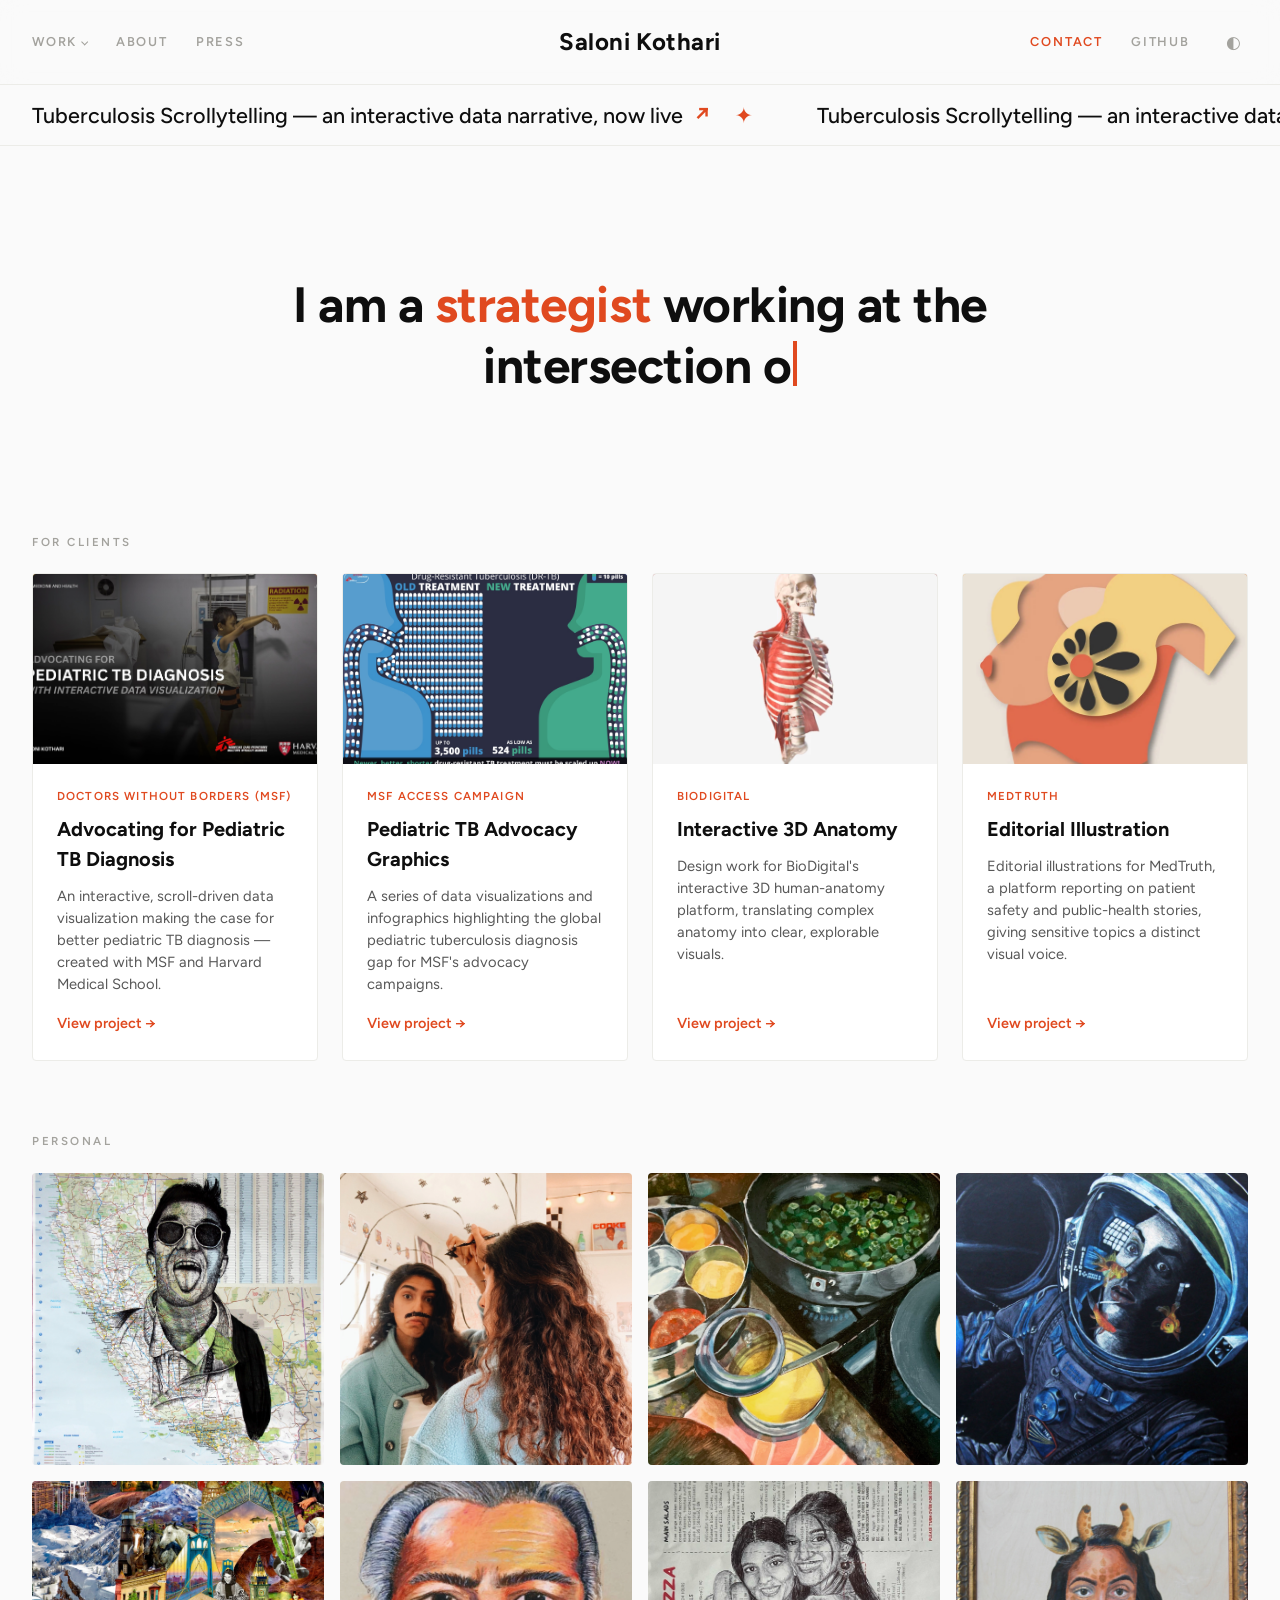
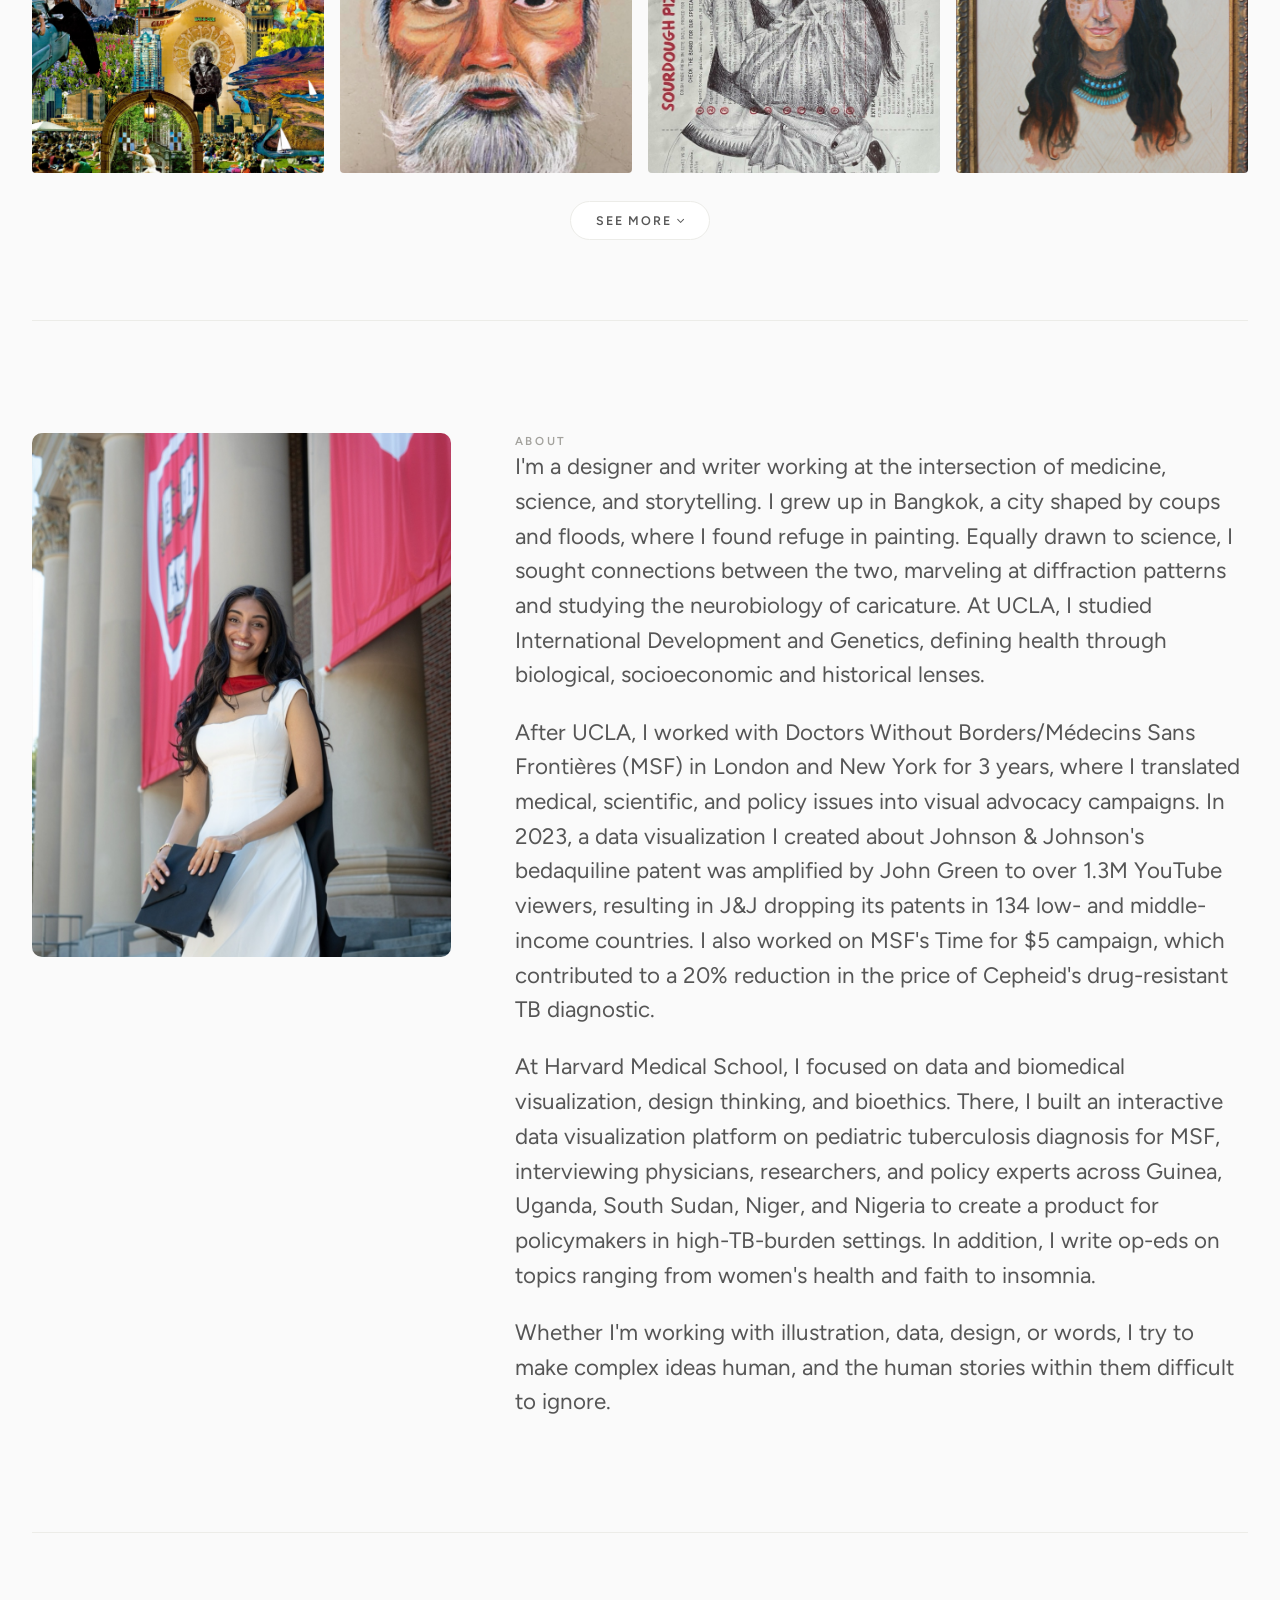
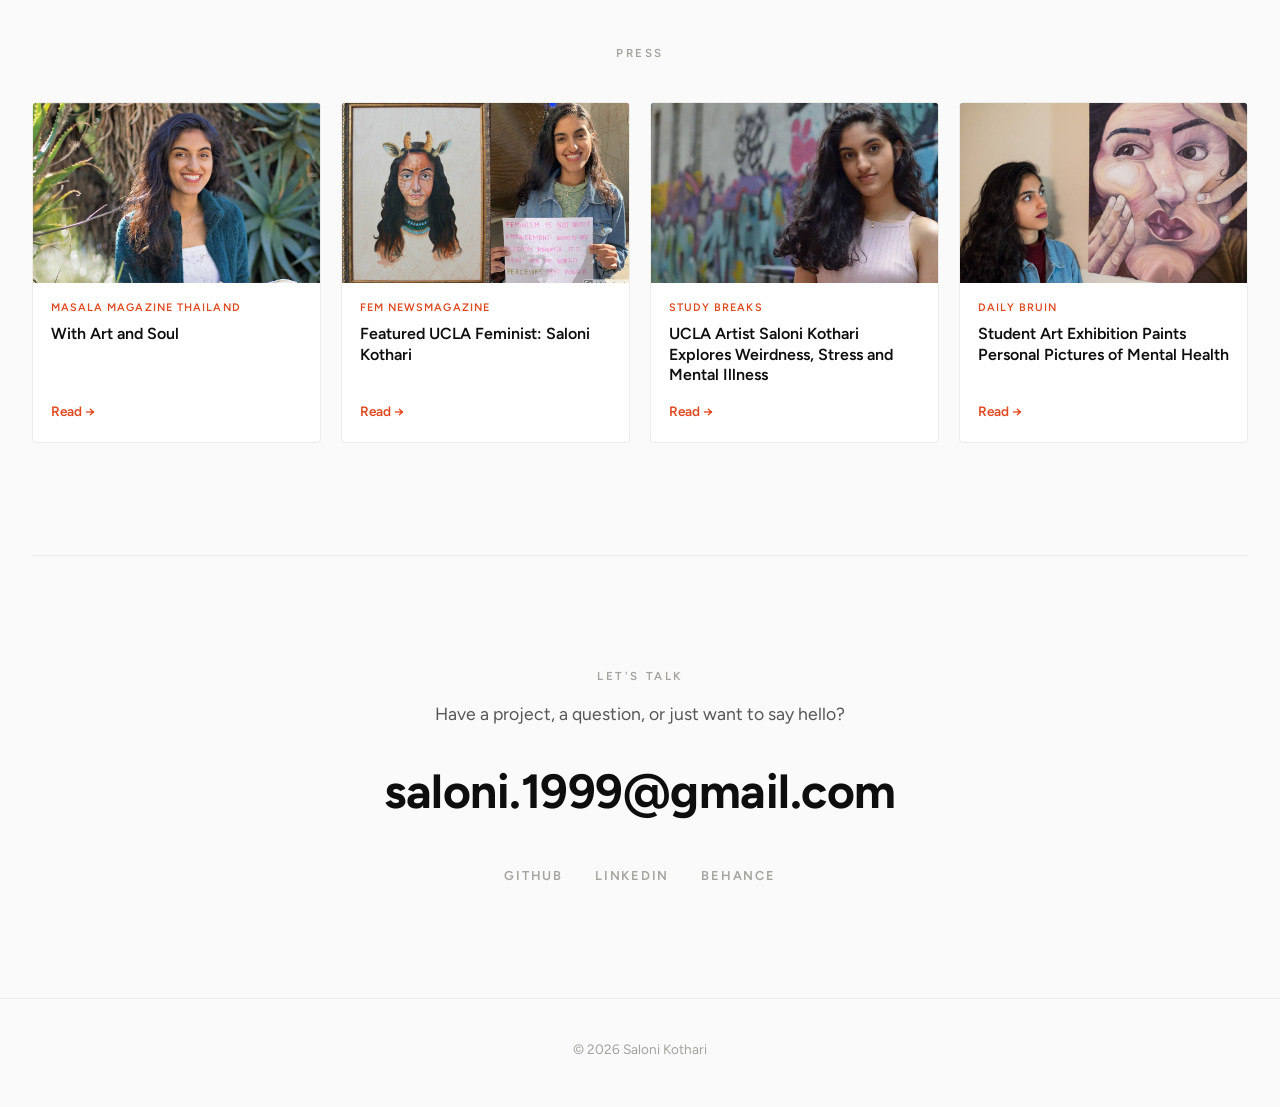
==== index.html @ b8b8b25d "Add typewriter entrance animation to the hero line - Types the intro statement on arrival, keeping "" ====
<!DOCTYPE html>
<html lang="en">
<head>
  <meta charset="UTF-8" />
  <meta name="viewport" content="width=device-width, initial-scale=1.0" />
  <title>Saloni Kothari</title>
  <meta name="description" content="Saloni Kothari — an information & healthcare designer building design solutions to healthcare problems." />
  <link rel="preconnect" href="https://fonts.googleapis.com" />
  <link rel="preconnect" href="https://fonts.gstatic.com" crossorigin />
  <link href="https://fonts.googleapis.com/css2?family=Figtree:ital,wght@0,300;0,400;0,500;0,600;0,700;0,800;1,400;1,500&display=swap" rel="stylesheet" />
  <link rel="stylesheet" href="styles.css?v=23" />
</head>
<body>
  <!-- ================= Header ================= -->
  <header class="site-header">
    <nav class="nav nav--left" aria-label="Primary">
      <span class="nav-item nav-item--dropdown">
        <a href="#work" data-nav data-dropdown-trigger aria-haspopup="true" aria-expanded="false">Work</a>
        <span class="nav-dropdown" role="menu">
          <a href="#work-clients" role="menuitem">For Clients</a>
          <a href="#work-personal" role="menuitem">Personal</a>
          <!-- <a href="#work-written" role="menuitem">Written</a> -->
        </span>
      </span>
      <a href="#about" data-nav>About</a>
      <a href="#press" data-nav>Press</a>
    </nav>

    <a href="#top" class="wordmark">Saloni&nbsp;Kothari</a>

    <nav class="nav nav--right" aria-label="Secondary">
      <a href="#contact" data-nav>Contact</a>
      <a href="https://github.com/salkothari" target="_blank" rel="noopener">GitHub</a>
      <button id="theme-toggle" class="theme-toggle" aria-label="Toggle color theme">
        <span class="theme-toggle__icon" aria-hidden="true">◐</span>
      </button>
    </nav>
  </header>

  <!-- ================= Marquee ================= -->
  <div class="marquee" aria-label="Announcement">
    <div class="marquee__track">
      <a class="marquee__item marquee__link" href="https://salkothari.github.io/msf-scrollytelling/" target="_blank" rel="noopener">Tuberculosis Scrollytelling — an interactive data narrative, now live <span class="marquee__arrow" aria-hidden="true">↗</span><span class="marquee__dot">✦</span></a>
      <a class="marquee__item marquee__link" href="https://salkothari.github.io/msf-scrollytelling/" target="_blank" rel="noopener">Tuberculosis Scrollytelling — an interactive data narrative, now live <span class="marquee__arrow" aria-hidden="true">↗</span><span class="marquee__dot">✦</span></a>
      <a class="marquee__item marquee__link" href="https://salkothari.github.io/msf-scrollytelling/" target="_blank" rel="noopener">Tuberculosis Scrollytelling — an interactive data narrative, now live <span class="marquee__arrow" aria-hidden="true">↗</span><span class="marquee__dot">✦</span></a>
      <a class="marquee__item marquee__link" href="https://salkothari.github.io/msf-scrollytelling/" target="_blank" rel="noopener">Tuberculosis Scrollytelling — an interactive data narrative, now live <span class="marquee__arrow" aria-hidden="true">↗</span><span class="marquee__dot">✦</span></a>
    </div>
  </div>

  <main id="top">
    <!-- ================= Intro statement ================= -->
    <section class="intro">
      <p class="intro__statement">
        I am a <span class="accent">strategist</span> working at the intersection
        of medicine, innovation, and design.
      </p>
    </section>

    <!-- ================= Work ================= -->
    <section id="work" class="work">
      <!-- For Clients -->
      <div id="work-clients" class="work__group">
        <h3 class="eyebrow work__group-title">For Clients</h3>
        <div class="work__band">
          <a class="tile" href="https://salkothari.github.io/msf-scrollytelling/" target="_blank" rel="noopener" style="--c1:#f5c542; --c2:#e0491f;">
            <span class="tile__art tile__art--dots">
              <img src="assets/work/msf-cover.jpg" alt="Advocating for Pediatric TB Diagnosis with Interactive Data Visualization — Doctors Without Borders (MSF)" loading="lazy" onerror="this.remove()" />
            </span>
            <span class="tile__meta">Doctors Without Borders (MSF)</span>
            <span class="tile__title">Advocating for Pediatric TB Diagnosis</span>
            <span class="tile__body">An interactive, scroll-driven data visualization making the case for better pediatric TB diagnosis — created with MSF and Harvard Medical School.</span>
            <span class="tile__link">View project →</span>
          </a>
          <a class="tile" href="work/msf.html" style="--c1:#5b8def; --c2:#24238b;">
            <span class="tile__art tile__art--dots">
              <img src="assets/work/msf-graphics.jpg" alt="Pediatric TB advocacy data graphics — MSF Access Campaign" loading="lazy" onerror="this.remove()" />
            </span>
            <span class="tile__meta">MSF Access Campaign</span>
            <span class="tile__title">Pediatric TB Advocacy Graphics</span>
            <span class="tile__body">A series of data visualizations and infographics highlighting the global pediatric tuberculosis diagnosis gap for MSF's advocacy campaigns.</span>
            <span class="tile__link">View project →</span>
          </a>
          <a class="tile" href="work/biodigital.html" style="--c1:#c26a6a; --c2:#7a1f1f;">
            <span class="tile__art tile__art--grid">
              <img src="assets/work/biodigital.jpg" alt="Interactive 3D human anatomy visualization — BioDigital" loading="lazy" onerror="this.remove()" />
            </span>
            <span class="tile__meta">BioDigital</span>
            <span class="tile__title">Interactive 3D Anatomy</span>
            <span class="tile__body">Design work for BioDigital's interactive 3D human-anatomy platform, translating complex anatomy into clear, explorable visuals.</span>
            <span class="tile__link">View project →</span>
          </a>
          <a class="tile" href="work/medtruth.html" style="--c1:#f0b060; --c2:#c2410c;">
            <span class="tile__art tile__art--arcs">
              <img src="assets/work/medtruth.jpg" alt="Editorial illustration for health journalism — MedTruth" loading="lazy" onerror="this.remove()" />
            </span>
            <span class="tile__meta">MedTruth</span>
            <span class="tile__title">Editorial Illustration</span>
            <span class="tile__body">Editorial illustrations for MedTruth, a platform reporting on patient safety and public-health stories, giving sensitive topics a distinct visual voice.</span>
            <span class="tile__link">View project →</span>
          </a>
        </div>
      </div>

      <!-- Personal -->
      <div id="work-personal" class="work__group work__group--gallery">
        <h3 class="eyebrow work__group-title">Personal</h3>
        <div class="gallery" id="personal-gallery">
        <a class="gallery__item" href="assets/personal/cali-boy.jpg" data-title="Cali Boy" data-medium="Illustration" data-date="—" data-images="assets/personal/cali-boy.jpg">
          <img src="assets/personal/cali-boy.jpg" alt="Cali Boy" loading="lazy" />
          <span class="gallery__cap">
            <span class="gallery__cap-title">Cali Boy</span>
            <span class="gallery__cap-meta">Illustration · —</span>
          </span>
        </a>
        <a class="gallery__item" href="assets/personal/makeup-routine.jpg" data-title="Makeup Routine" data-medium="Illustration" data-date="—" data-images="assets/personal/makeup-routine.jpg">
          <img src="assets/personal/makeup-routine.jpg" alt="Makeup Routine" loading="lazy" />
          <span class="gallery__cap">
            <span class="gallery__cap-title">Makeup Routine</span>
            <span class="gallery__cap-meta">Illustration · —</span>
          </span>
        </a>
        <a class="gallery__item" href="assets/personal/observational-study-of-dinner.jpg" data-title="Observational Study of Dinner" data-medium="Illustration" data-date="—" data-images="assets/personal/observational-study-of-dinner.jpg">
          <img src="assets/personal/observational-study-of-dinner.jpg" alt="Observational Study of Dinner" loading="lazy" />
          <span class="gallery__cap">
            <span class="gallery__cap-title">Observational Study of Dinner</span>
            <span class="gallery__cap-meta">Illustration · —</span>
          </span>
        </a>
        <a class="gallery__item" href="assets/personal/spacing-out.jpg" data-title="Spacing Out" data-medium="Illustration" data-date="—" data-images="assets/personal/spacing-out.jpg">
          <img src="assets/personal/spacing-out.jpg" alt="Spacing Out" loading="lazy" />
          <span class="gallery__cap">
            <span class="gallery__cap-title">Spacing Out</span>
            <span class="gallery__cap-meta">Illustration · —</span>
          </span>
        </a>
        <a class="gallery__item" href="assets/personal/immigrant-song.jpg" data-title="Immigrant Song" data-medium="Illustration" data-date="—" data-images="assets/personal/immigrant-song.jpg">
          <img src="assets/personal/immigrant-song.jpg" alt="Immigrant Song" loading="lazy" />
          <span class="gallery__cap">
            <span class="gallery__cap-title">Immigrant Song</span>
            <span class="gallery__cap-meta">Illustration · —</span>
          </span>
        </a>
        <a class="gallery__item" href="assets/personal/nanasa.jpg" data-title="Nanasa" data-medium="Illustration" data-date="—" data-images="assets/personal/nanasa.jpg">
          <img src="assets/personal/nanasa.jpg" alt="Nanasa" loading="lazy" />
          <span class="gallery__cap">
            <span class="gallery__cap-title">Nanasa</span>
            <span class="gallery__cap-meta">Illustration · —</span>
          </span>
        </a>
        <a class="gallery__item" href="assets/personal/my-london-home.jpg" data-title="My London Home" data-medium="Illustration" data-date="—" data-images="assets/personal/my-london-home.jpg">
          <img src="assets/personal/my-london-home.jpg" alt="My London Home" loading="lazy" />
          <span class="gallery__cap">
            <span class="gallery__cap-title">My London Home</span>
            <span class="gallery__cap-meta">Illustration · —</span>
          </span>
        </a>
        <a class="gallery__item" href="assets/personal/an-honest-self-portrait.jpg" data-title="An honest self-portrait" data-medium="Illustration" data-date="—" data-images="assets/personal/an-honest-self-portrait.jpg">
          <img src="assets/personal/an-honest-self-portrait.jpg" alt="An honest self-portrait" loading="lazy" />
          <span class="gallery__cap">
            <span class="gallery__cap-title">An honest self-portrait</span>
            <span class="gallery__cap-meta">Illustration · —</span>
          </span>
        </a>
        <a class="gallery__item" href="assets/personal/lunch-bags.jpg" data-title="Lunch bags" data-medium="Illustration" data-date="—" data-images="assets/personal/lunch-bags.jpg">
          <img src="assets/personal/lunch-bags.jpg" alt="Lunch bags" loading="lazy" />
          <span class="gallery__cap">
            <span class="gallery__cap-title">Lunch bags</span>
            <span class="gallery__cap-meta">Illustration · —</span>
          </span>
        </a>
        <a class="gallery__item" href="assets/personal/papa.jpg" data-title="Papa" data-medium="Illustration" data-date="—" data-images="assets/personal/papa.jpg">
          <img src="assets/personal/papa.jpg" alt="Papa" loading="lazy" />
          <span class="gallery__cap">
            <span class="gallery__cap-title">Papa</span>
            <span class="gallery__cap-meta">Illustration · —</span>
          </span>
        </a>
        <a class="gallery__item" href="assets/personal/identity-crisis.jpg" data-title="Identity Crisis" data-medium="Illustration" data-date="—" data-images="assets/personal/identity-crisis.jpg">
          <img src="assets/personal/identity-crisis.jpg" alt="Identity Crisis" loading="lazy" />
          <span class="gallery__cap">
            <span class="gallery__cap-title">Identity Crisis</span>
            <span class="gallery__cap-meta">Illustration · —</span>
          </span>
        </a>
        <a class="gallery__item" href="assets/personal/boss-lady.jpg" data-title="Boss Lady" data-medium="Illustration" data-date="—" data-images="assets/personal/boss-lady.jpg">
          <img src="assets/personal/boss-lady.jpg" alt="Boss Lady" loading="lazy" />
          <span class="gallery__cap">
            <span class="gallery__cap-title">Boss Lady</span>
            <span class="gallery__cap-meta">Illustration · —</span>
          </span>
        </a>
        <a class="gallery__item" href="assets/personal/chin-up-buttercup.jpg" data-title="Chin up, buttercup" data-medium="Illustration" data-date="—" data-images="assets/personal/chin-up-buttercup.jpg">
          <img src="assets/personal/chin-up-buttercup.jpg" alt="Chin up, buttercup" loading="lazy" />
          <span class="gallery__cap">
            <span class="gallery__cap-title">Chin up, buttercup</span>
            <span class="gallery__cap-meta">Illustration · —</span>
          </span>
        </a>
        <a class="gallery__item" href="assets/personal/twenty-three.jpg" data-title="Twenty Three" data-medium="Illustration" data-date="—" data-images="assets/personal/twenty-three.jpg">
          <img src="assets/personal/twenty-three.jpg" alt="Twenty Three" loading="lazy" />
          <span class="gallery__cap">
            <span class="gallery__cap-title">Twenty Three</span>
            <span class="gallery__cap-meta">Illustration · —</span>
          </span>
        </a>
        <a class="gallery__item" href="assets/personal/magic-weight-ball.jpg" data-title="Magic Weight Ball" data-medium="Illustration" data-date="—" data-images="assets/personal/magic-weight-ball.jpg">
          <img src="assets/personal/magic-weight-ball.jpg" alt="Magic Weight Ball" loading="lazy" />
          <span class="gallery__cap">
            <span class="gallery__cap-title">Magic Weight Ball</span>
            <span class="gallery__cap-meta">Illustration · —</span>
          </span>
        </a>
        <a class="gallery__item" href="assets/personal/fickle-beliefs-1.jpg" data-title="Fickle beliefs" data-medium="Illustration" data-date="—" data-images="assets/personal/fickle-beliefs-1.jpg,assets/personal/fickle-beliefs-2.jpg">
          <img src="assets/personal/fickle-beliefs-1.jpg" alt="Fickle beliefs" loading="lazy" />
          <span class="gallery__cap">
            <span class="gallery__cap-title">Fickle beliefs</span>
            <span class="gallery__cap-meta">Illustration · —</span>
          </span>
        </a>
        <a class="gallery__item" href="assets/personal/fitting-room-struggles.jpg" data-title="Fitting Room Struggles" data-medium="Illustration" data-date="—" data-images="assets/personal/fitting-room-struggles.jpg">
          <img src="assets/personal/fitting-room-struggles.jpg" alt="Fitting Room Struggles" loading="lazy" />
          <span class="gallery__cap">
            <span class="gallery__cap-title">Fitting Room Struggles</span>
            <span class="gallery__cap-meta">Illustration · —</span>
          </span>
        </a>
        <a class="gallery__item" href="assets/personal/monster-under-my-bed.jpg" data-title="Monster under my bed" data-medium="Illustration" data-date="—" data-images="assets/personal/monster-under-my-bed.jpg">
          <img src="assets/personal/monster-under-my-bed.jpg" alt="Monster under my bed" loading="lazy" />
          <span class="gallery__cap">
            <span class="gallery__cap-title">Monster under my bed</span>
            <span class="gallery__cap-meta">Illustration · —</span>
          </span>
        </a>
        <a class="gallery__item" href="assets/personal/elephly.jpg" data-title="Elephly" data-medium="Illustration" data-date="—" data-images="assets/personal/elephly.jpg">
          <img src="assets/personal/elephly.jpg" alt="Elephly" loading="lazy" />
          <span class="gallery__cap">
            <span class="gallery__cap-title">Elephly</span>
            <span class="gallery__cap-meta">Illustration · —</span>
          </span>
        </a>
        <a class="gallery__item" href="assets/personal/puzzle-paralysis.jpg" data-title="Puzzle paralysis" data-medium="Illustration" data-date="—" data-images="assets/personal/puzzle-paralysis.jpg">
          <img src="assets/personal/puzzle-paralysis.jpg" alt="Puzzle paralysis" loading="lazy" />
          <span class="gallery__cap">
            <span class="gallery__cap-title">Puzzle paralysis</span>
            <span class="gallery__cap-meta">Illustration · —</span>
          </span>
        </a>
        </div>
        <div class="gallery-more">
          <button class="gallery-more__btn" id="gallery-more" aria-expanded="false">See more</button>
        </div>
      </div>

      <!-- Written — hidden for now; restore when there are pieces to share
      <div id="work-written" class="work__group">
        <h3 class="eyebrow work__group-title">Written</h3>
        <div class="work__band">
          <a class="tile" href="#" style="--c1:#3cc8a0; --c2:#0f7a5a;">
            <span class="tile__art tile__art--grid"></span>
            <span class="tile__meta">Add your writing</span>
            <span class="tile__title">Article Title</span>
            <span class="tile__body">A short description of the piece, where it was published and what it's about. Keep it to two or three sentences.</span>
            <span class="tile__link">Read →</span>
          </a>
          <a class="tile" href="#" style="--c1:#94d82d; --c2:#2f9e44;">
            <span class="tile__art tile__art--dots"></span>
            <span class="tile__meta">Add your writing</span>
            <span class="tile__title">Article Title</span>
            <span class="tile__body">A short description of the piece, where it was published and what it's about. Keep it to two or three sentences.</span>
            <span class="tile__link">Read →</span>
          </a>
          <a class="tile" href="#" style="--c1:#f78fb2; --c2:#a61e4d;">
            <span class="tile__art tile__art--arcs"></span>
            <span class="tile__meta">Add your writing</span>
            <span class="tile__title">Article Title</span>
            <span class="tile__body">A short description of the piece, where it was published and what it's about. Keep it to two or three sentences.</span>
            <span class="tile__link">Read →</span>
          </a>
        </div>
      </div>
      -->
    </section>

    <!-- ================= About ================= -->
    <section id="about" class="about">
      <div class="about__photo">
        <img src="assets/about/saloni.jpg?v=3" alt="Saloni Kothari — Harvard University, 2026" loading="lazy" />
        <span class="gallery__cap">
          <span class="gallery__cap-title">Harvard University</span>
          <span class="gallery__cap-meta">2026</span>
        </span>
      </div>
      <div class="about__text">
        <h2 class="eyebrow">About</h2>
        <div class="about__body">
          <p>
            I'm a designer and writer working at the intersection of medicine, science,
            and storytelling. I grew up in Bangkok, a city shaped by coups and floods,
            where I found refuge in painting. Equally drawn to science, I sought
            connections between the two, marveling at diffraction patterns and studying
            the neurobiology of caricature. At UCLA, I studied International Development
            and Genetics, defining health through biological, socioeconomic and
            historical lenses.
          </p>
          <p>
            After UCLA, I worked with Doctors Without Borders/Médecins Sans Frontières
            (MSF) in London and New York for 3 years, where I translated medical,
            scientific, and policy issues into visual advocacy campaigns. In 2023, a data
            visualization I created about Johnson &amp; Johnson's bedaquiline patent was
            amplified by John Green to over 1.3M YouTube viewers, resulting in J&amp;J
            dropping its patents in 134 low- and middle-income countries. I also worked on
            MSF's Time for $5 campaign, which contributed to a 20% reduction in the price
            of Cepheid's drug-resistant TB diagnostic.
          </p>
          <p>
            At Harvard Medical School, I focused on data and biomedical visualization,
            design thinking, and bioethics. There, I built an interactive data
            visualization platform on pediatric tuberculosis diagnosis for MSF,
            interviewing physicians, researchers, and policy experts across Guinea,
            Uganda, South Sudan, Niger, and Nigeria to create a product for policymakers
            in high-TB-burden settings. In addition, I write op-eds on topics ranging from
            women's health and faith to insomnia.
          </p>
          <p>
            Whether I'm working with illustration, data, design, or words, I try to make
            complex ideas human, and the human stories within them difficult to ignore.
          </p>
        </div>
      </div>
    </section>

    <!-- ================= Press ================= -->
    <section id="press" class="press">
      <div class="press__head">
        <h2 class="eyebrow">Press</h2>
      </div>

      <div class="press__grid">
        <a class="press-card" href="https://www.masalathai.com/with-art-and-soul" target="_blank" rel="noopener" style="--c1:#f5c542; --c2:#e0491f;">
          <span class="press-card__thumb">
            <img src="assets/press/masala.jpg" alt="With Art and Soul — Masala Magazine Thailand" loading="lazy" onerror="this.remove()" />
          </span>
          <span class="press-card__outlet">Masala Magazine Thailand</span>
          <span class="press-card__title">With Art and Soul</span>
          <span class="press-card__link">Read →</span>
        </a>

        <a class="press-card" href="https://femmagazine.com/featured-ucla-feminist-saloni-kothari/" target="_blank" rel="noopener" style="--c1:#ff8fab; --c2:#c9184a;">
          <span class="press-card__thumb">
            <img src="assets/press/fem.jpg" alt="Featured UCLA Feminist: Saloni Kothari — FEM Newsmagazine" loading="lazy" onerror="this.remove()" />
          </span>
          <span class="press-card__outlet">FEM Newsmagazine</span>
          <span class="press-card__title">Featured UCLA Feminist: Saloni Kothari</span>
          <span class="press-card__link">Read →</span>
        </a>

        <a class="press-card" href="https://studybreaks.com/college/ucla-saloni-kothari/" target="_blank" rel="noopener" style="--c1:#5b8def; --c2:#24238b;">
          <span class="press-card__thumb">
            <img src="assets/press/studybreaks.webp" alt="UCLA Artist Saloni Kothari Explores Weirdness, Stress and Mental Illness — Study Breaks" loading="lazy" onerror="this.remove()" />
          </span>
          <span class="press-card__outlet">Study Breaks</span>
          <span class="press-card__title">UCLA Artist Saloni Kothari Explores Weirdness, Stress and Mental Illness</span>
          <span class="press-card__link">Read →</span>
        </a>

        <a class="press-card" href="https://dailybruin.com/2018/03/05/student-art-exhibition-paints-personal-pictures-of-mental-health" target="_blank" rel="noopener" style="--c1:#3cc8a0; --c2:#0f7a5a;">
          <span class="press-card__thumb">
            <img src="assets/press/dailybruin.jpg" alt="Student art exhibition paints personal pictures of mental health — Daily Bruin" loading="lazy" onerror="this.remove()" />
          </span>
          <span class="press-card__outlet">Daily Bruin</span>
          <span class="press-card__title">Student Art Exhibition Paints Personal Pictures of Mental Health</span>
          <span class="press-card__link">Read →</span>
        </a>
      </div>
    </section>

    <!-- ================= Contact ================= -->
    <section id="contact" class="contact">
      <h2 class="eyebrow">Let's talk</h2>
      <p class="contact__lead">Have a project, a question, or just want to say hello?</p>
      <a class="contact__email" href="mailto:saloni.1999@gmail.com">saloni.1999@gmail.com</a>
      <div class="contact__links">
        <a href="https://github.com/salkothari" target="_blank" rel="noopener">GitHub</a>
        <a href="https://www.linkedin.com/in/kothari-saloni/" target="_blank" rel="noopener">LinkedIn</a>
        <a href="https://www.behance.net/saloni-kothari" target="_blank" rel="noopener">Behance</a>
      </div>
    </section>
  </main>

  <footer class="site-footer">
    <p>© <span id="year"></span> Saloni Kothari</p>
  </footer>

  <!-- Lightbox -->
  <div class="lightbox" id="lightbox" aria-hidden="true">
    <button class="lightbox__close" aria-label="Close">×</button>
    <figure class="lightbox__fig">
      <div class="lightbox__imgs"></div>
      <figcaption class="lightbox__cap"></figcaption>
    </figure>
  </div>

  <script src="script.js?v=23"></script>
</body>
</html>
---- styles.css ----
/* ============================================================
   Saloni Kothari — personal site
   Aesthetic homage to giorgialupi.com:
   one geometric sans, near-white canvas, centered wordmark,
   split nav, scrolling marquee, big bold intro, colorful work band.
   ============================================================ */

/* ---------- Theme tokens ---------- */
:root {
  --bg: #fafafa;
  --surface: #ffffff;
  --ink: #0e0e0e;            /* headings / bold statement */
  --text: rgba(0, 0, 0, 0.66); /* body copy */
  --muted: #a3a29d;          /* idle nav */
  --border: #ecece8;
  --accent: #e0491f;         /* Lupi's warm orange-red */
  --maxw: 1600px;
  --gap: clamp(1rem, 2.5vw, 2rem);
}

:root[data-theme="dark"] {
  --bg: #101010;
  --surface: #1a1a1a;
  --ink: #f5f4f0;
  --text: rgba(255, 255, 255, 0.68);
  --muted: #6f6e69;
  --border: #262625;
  --accent: #ff6a3d;
}

/* Light is the default theme. Dark applies only when the user opts in via the
   toggle (data-theme="dark"), regardless of the OS color-scheme preference. */

/* ---------- Base ---------- */
* { box-sizing: border-box; margin: 0; padding: 0; }

html { scroll-behavior: smooth; }

body {
  font-family: "Figtree", system-ui, -apple-system, sans-serif;
  background: var(--bg);
  color: var(--text);
  line-height: 1.5;
  font-weight: 400;
  -webkit-font-smoothing: antialiased;
  text-rendering: optimizeLegibility;
  overflow-x: hidden;
}

a { color: inherit; text-decoration: none; }

.eyebrow {
  font-size: 0.72rem;
  font-weight: 600;
  text-transform: uppercase;
  letter-spacing: 0.22em;
  color: var(--muted);
}

.accent { color: var(--accent); }

/* ---------- Header ---------- */
.site-header {
  position: sticky;
  top: 0;
  z-index: 20;
  display: grid;
  grid-template-columns: 1fr auto 1fr;
  align-items: center;
  gap: 1rem;
  padding: 1.5rem var(--gap);
  background: color-mix(in srgb, var(--bg) 86%, transparent);
  backdrop-filter: blur(12px);
  -webkit-backdrop-filter: blur(12px);
}

.wordmark {
  grid-column: 2;
  justify-self: center;
  font-weight: 700;
  font-size: clamp(1.05rem, 2.2vw, 1.5rem);
  letter-spacing: 0.02em;
  color: var(--ink);
  white-space: nowrap;
}

.nav {
  display: flex;
  align-items: center;
  gap: clamp(0.9rem, 2.2vw, 2rem);
}
.nav--left { justify-self: start; }
.nav--right { justify-self: end; }

.nav a {
  font-size: 0.8rem;
  font-weight: 600;
  text-transform: uppercase;
  letter-spacing: 0.14em;
  color: var(--muted);
  transition: color 0.2s ease;
}
.nav a:hover,
.nav a.is-active { color: var(--accent); }

/* dropdown nav item (Work) */
.nav-item { position: relative; display: inline-flex; align-items: center; }
.nav-item--dropdown > a[data-dropdown-trigger]::after {
  content: "";
  display: inline-block;
  width: 0.34em;
  height: 0.34em;
  margin-left: 0.4em;
  border-right: 1.5px solid currentColor;
  border-bottom: 1.5px solid currentColor;
  transform: translateY(-0.12em) rotate(45deg);
  transition: transform 0.2s ease;
}
.nav-item.is-open > a[data-dropdown-trigger]::after {
  transform: translateY(0.06em) rotate(-135deg);
}

.nav-dropdown {
  position: absolute;
  top: 100%;
  left: 0;
  display: flex;
  flex-direction: column;
  min-width: 168px;
  padding: 0.5rem;
  background: var(--surface);
  border: 1px solid var(--border);
  border-radius: 8px;
  box-shadow: 0 14px 34px rgba(0, 0, 0, 0.12);
  opacity: 0;
  visibility: hidden;
  pointer-events: none;
  transform: translateY(10px);
  transition: opacity 0.18s ease, transform 0.18s ease, visibility 0.18s;
  z-index: 30;
}
.nav-item:hover .nav-dropdown,
.nav-item:focus-within .nav-dropdown,
.nav-item.is-open .nav-dropdown {
  opacity: 1;
  visibility: visible;
  pointer-events: auto;
  transform: translateY(6px);
}
.nav-dropdown a {
  padding: 0.55rem 0.7rem;
  border-radius: 5px;
  white-space: nowrap;
  color: var(--muted);
  transition: color 0.18s ease, background 0.18s ease;
}
.nav-dropdown a:hover {
  color: var(--accent);
  background: color-mix(in srgb, var(--accent) 9%, transparent);
}

.theme-toggle {
  border: none;
  background: transparent;
  color: var(--muted);
  width: 30px;
  height: 30px;
  border-radius: 50%;
  cursor: pointer;
  font-size: 1.05rem;
  display: grid;
  place-items: center;
  transition: transform 0.4s ease, color 0.2s ease;
}
.theme-toggle:hover { transform: rotate(180deg); color: var(--accent); }

/* ---------- Marquee ---------- */
.marquee {
  overflow: hidden;
  border-top: 1px solid var(--border);
  border-bottom: 1px solid var(--border);
  padding: 0.85rem 0;
}
.marquee__track {
  display: inline-flex;
  white-space: nowrap;
  will-change: transform;
  animation: marquee 34s linear infinite;
}
.marquee:hover .marquee__track { animation-play-state: paused; }
.marquee__item {
  font-size: clamp(1rem, 2vw, 1.35rem);
  font-weight: 500;
  color: var(--ink);
  padding: 0 2rem;
}
.marquee__dot { color: var(--accent); margin-left: 1.6rem; }

/* clickable ticker: no underline, but signalled by the arrow + hover color */
.marquee__link { cursor: pointer; transition: color 0.2s ease; }
.marquee__link:hover { color: var(--accent); }
.marquee__arrow {
  color: var(--accent);
  font-weight: 700;
  margin-left: 0.45rem;
  display: inline-block;
  transition: transform 0.2s ease;
}
.marquee__link:hover .marquee__arrow { transform: translate(2px, -2px); }

@keyframes marquee {
  from { transform: translateX(0); }
  to   { transform: translateX(-50%); }
}
@media (prefers-reduced-motion: reduce) {
  .marquee__track { animation: none; }
}

/* ---------- Layout shell ---------- */
main {
  max-width: var(--maxw);
  margin: 0 auto;
  padding: 0 var(--gap);
}

/* ---------- Intro statement ---------- */
.intro {
  padding: clamp(3.5rem, 11vw, 8rem) 0 clamp(1.75rem, 4vw, 2.75rem);
  text-align: center;
}
.intro__statement {
  font-weight: 700;
  color: var(--ink);
  font-size: clamp(1.6rem, 4.4vw, 3.1rem);
  line-height: 1.24;
  letter-spacing: -0.01em;
  max-width: 27ch;
  margin: 0 auto;
}

/* typewriter caret for the hero entrance */
.hero-caret {
  display: inline-block;
  width: 0.07em;
  height: 0.9em;
  margin-left: 0.04em;
  background: var(--accent);
  vertical-align: -0.05em;
  animation: hero-caret-blink 0.9s steps(1, end) infinite;
}
@keyframes hero-caret-blink {
  0%, 49% { opacity: 1; }
  50%, 100% { opacity: 0; }
}
.hero-caret--done {
  animation: none;
  opacity: 0;
  transition: opacity 0.4s ease;
}

/* ---------- Work band ---------- */
.work { padding: clamp(1rem, 3vw, 2rem) 0 clamp(3rem, 7vw, 5rem); }
.work__head { text-align: center; margin-bottom: 2.5rem; }

/* subsections: For Clients / Personal / Written */
.work__group { scroll-margin-top: 110px; }
.work__group + .work__group { margin-top: clamp(2.75rem, 6vw, 4.5rem); }
/* Titles use the .eyebrow style (matches the "About" heading); this only
   handles spacing. */
.work__group-title { margin-bottom: 1.4rem; }

.work__band {
  display: grid;
  grid-template-columns: repeat(auto-fit, minmax(240px, 1fr));
  gap: 1.5rem;
}

.tile {
  display: flex;
  flex-direction: column;
  background: var(--surface);
  border: 1px solid var(--border);
  border-radius: 4px;
  overflow: hidden;
  transition: transform 0.25s ease, box-shadow 0.25s ease;
}
.tile:hover {
  transform: translateY(-6px);
  box-shadow: 0 18px 40px rgba(0, 0, 0, 0.10);
}

/* generative colorful "data" art blocks */
.tile__art {
  height: 190px;
  background: linear-gradient(135deg, var(--c1), var(--c2));
  position: relative;
}
.tile__art::after {
  content: "";
  position: absolute;
  inset: 0;
  opacity: 0.9;
  mix-blend-mode: soft-light;
}
.tile__art--dots::after {
  background-image: radial-gradient(circle at center, #fff 22%, transparent 24%);
  background-size: 26px 26px;
}
.tile__art--arcs::after {
  background-image: repeating-radial-gradient(circle at 20% 120%, #fff 0 2px, transparent 2px 26px);
}
.tile__art--grid::after {
  background-image:
    linear-gradient(#fff 1.5px, transparent 1.5px),
    linear-gradient(90deg, #fff 1.5px, transparent 1.5px);
  background-size: 24px 24px;
}
/* Real thumbnail image covers the gradient/pattern fallback when present. */
.tile__art img {
  position: relative;
  z-index: 1;
  width: 100%;
  height: 100%;
  object-fit: cover;
  display: block;
}

.tile__meta {
  color: var(--accent);
  font-size: 0.72rem;
  font-weight: 600;
  text-transform: uppercase;
  letter-spacing: 0.1em;
  padding: 1.5rem 1.5rem 0;
}
.tile__title {
  color: var(--ink);
  font-weight: 700;
  font-size: 1.25rem;
  padding: 0.5rem 1.5rem 0;
}
.tile__body {
  color: var(--text);
  font-size: 0.92rem;
  padding: 0.7rem 1.5rem 0;
  flex: 1;
}
.tile__link {
  color: var(--accent);
  font-weight: 600;
  font-size: 0.9rem;
  padding: 1.1rem 1.5rem 1.6rem;
}

/* ---------- Personal gallery (masonry + lightbox) ---------- */
.gallery {
  display: grid;
  grid-template-columns: repeat(4, 1fr);
  gap: 1rem;
}
@media (max-width: 900px) { .gallery { grid-template-columns: repeat(3, 1fr); } }
@media (max-width: 560px) { .gallery { grid-template-columns: repeat(2, 1fr); } }

.gallery__item {
  position: relative;
  aspect-ratio: 1 / 1;
  border-radius: 4px;
  overflow: hidden;
  cursor: zoom-in;
  background: var(--surface);
}
.gallery__item img {
  width: 100%;
  height: 100%;
  object-fit: cover;
  display: block;
  transition: transform 0.5s ease;
}
.gallery__item:hover img,
.gallery__item:focus-visible img { transform: scale(1.03); }

.gallery__cap {
  position: absolute;
  left: 0;
  right: 0;
  bottom: 0;
  padding: 1.75rem 1rem 0.9rem;
  display: flex;
  flex-direction: column;
  gap: 0.15rem;
  color: #fff;
  background: linear-gradient(to top, rgba(0, 0, 0, 0.75), rgba(0, 0, 0, 0));
  opacity: 0;
  transform: translateY(6px);
  transition: opacity 0.25s ease, transform 0.25s ease;
}
.gallery__item:hover .gallery__cap,
.gallery__item:focus-visible .gallery__cap { opacity: 1; transform: none; }
.gallery__cap-title { font-weight: 600; font-size: 0.95rem; }
.gallery__cap-meta {
  font-size: 0.72rem;
  opacity: 0.82;
  text-transform: uppercase;
  letter-spacing: 0.08em;
}

/* collapsed state: show only the first 8 tiles until expanded */
.gallery:not(.is-expanded) .gallery__item:nth-child(n + 9) { display: none; }

.gallery-more { text-align: center; margin-top: 1.75rem; }
.gallery-more__btn {
  border: 1px solid var(--border);
  background: var(--surface);
  color: var(--text);
  font-family: inherit;
  font-size: 0.78rem;
  font-weight: 600;
  text-transform: uppercase;
  letter-spacing: 0.14em;
  padding: 0.7rem 1.6rem;
  border-radius: 999px;
  cursor: pointer;
  transition: border-color 0.2s ease, color 0.2s ease;
}
.gallery-more__btn:hover { border-color: var(--accent); color: var(--accent); }
.gallery-more__btn::after {
  content: "";
  display: inline-block;
  width: 0.34em;
  height: 0.34em;
  margin-left: 0.55em;
  border-right: 1.5px solid currentColor;
  border-bottom: 1.5px solid currentColor;
  transform: translateY(-0.15em) rotate(45deg);
  transition: transform 0.2s ease;
}
.gallery-more__btn[aria-expanded="true"]::after { transform: translateY(0.05em) rotate(-135deg); }

/* lightbox */
.lightbox {
  position: fixed;
  inset: 0;
  z-index: 100;
  display: none;
  align-items: center;
  justify-content: center;
  padding: clamp(1rem, 4vw, 3rem);
  background: rgba(0, 0, 0, 0.9);
  backdrop-filter: blur(4px);
  -webkit-backdrop-filter: blur(4px);
}
.lightbox.is-open { display: flex; }
.lightbox__fig {
  margin: 0;
  display: flex;
  flex-direction: column;
  align-items: center;
  gap: 0.85rem;
  max-width: 100%;
  max-height: 100%;
  overflow-y: auto;
}
.lightbox__imgs {
  display: flex;
  flex-direction: column;
  align-items: center;
  gap: 0.75rem;
}
.lightbox__imgs img {
  max-width: 100%;
  max-height: 84vh;
  width: auto;
  height: auto;
  border-radius: 4px;
  box-shadow: 0 24px 70px rgba(0, 0, 0, 0.55);
}
.lightbox__cap {
  color: #fff;
  font-size: 0.82rem;
  text-align: center;
  opacity: 0.85;
  letter-spacing: 0.02em;
}
.lightbox__close {
  position: absolute;
  top: 0.75rem;
  right: 1.25rem;
  background: none;
  border: none;
  color: #fff;
  font-size: 2.2rem;
  line-height: 1;
  cursor: pointer;
  opacity: 0.8;
  transition: opacity 0.2s ease;
}
.lightbox__close:hover { opacity: 1; }

/* ---------- About ---------- */
.about {
  display: grid;
  grid-template-columns: 1fr 1.75fr;
  gap: clamp(2rem, 5vw, 4rem);
  align-items: start;
  padding: clamp(3.5rem, 9vw, 7rem) 0;
  border-top: 1px solid var(--border);
}
.about__photo {
  position: relative;
  border-radius: 10px;
  overflow: hidden;
}
.about__photo img {
  width: 100%;
  aspect-ratio: 4 / 5;
  object-fit: cover;
  object-position: 50% 52%;
  display: block;
}
/* hover caption, matching the Personal gallery tiles */
.about__photo:hover .gallery__cap,
.about__photo:focus-within .gallery__cap { opacity: 1; transform: none; }
.about__body p {
  font-size: clamp(1.1rem, 1.8vw, 1.4rem);
  line-height: 1.55;
  color: var(--text);
}
.about__body p + p { margin-top: 1.4rem; }

/* ---------- Press ---------- */
.press {
  padding: clamp(3.5rem, 9vw, 7rem) 0;
  border-top: 1px solid var(--border);
}
.press__head { text-align: center; margin-bottom: 2.5rem; }

.press__grid {
  display: grid;
  grid-template-columns: repeat(4, 1fr);
  gap: 1.25rem;
}

.press-card {
  display: flex;
  flex-direction: column;
  background: var(--surface);
  border: 1px solid var(--border);
  border-radius: 4px;
  overflow: hidden;
  transition: transform 0.25s ease, box-shadow 0.25s ease;
}
.press-card:hover {
  transform: translateY(-6px);
  box-shadow: 0 18px 40px rgba(0, 0, 0, 0.10);
}

/* Thumbnail: gradient fallback sits underneath; the image covers it when it
   loads. If the image 404s / is hotlink-blocked, onerror removes it and the
   branded gradient shows through instead of a broken-image icon. */
.press-card__thumb {
  position: relative;
  aspect-ratio: 16 / 10;
  background: linear-gradient(135deg, var(--c1), var(--c2));
  overflow: hidden;
}
.press-card__thumb::after {
  content: "";
  position: absolute;
  inset: 0;
  background-image: radial-gradient(circle at center, #fff 20%, transparent 22%);
  background-size: 22px 22px;
  mix-blend-mode: soft-light;
  opacity: 0.85;
}
.press-card__thumb img {
  position: relative;
  z-index: 1;
  width: 100%;
  height: 100%;
  object-fit: cover;
  display: block;
}

.press-card__outlet {
  color: var(--accent);
  font-size: 0.68rem;
  font-weight: 600;
  text-transform: uppercase;
  letter-spacing: 0.1em;
  padding: 1.1rem 1.1rem 0;
}
.press-card__title {
  color: var(--ink);
  font-weight: 600;
  font-size: 1rem;
  line-height: 1.3;
  padding: 0.45rem 1.1rem 0;
  flex: 1;
}
.press-card__link {
  color: var(--accent);
  font-weight: 600;
  font-size: 0.85rem;
  padding: 0.9rem 1.1rem 1.3rem;
}

@media (max-width: 900px) {
  .press__grid { grid-template-columns: repeat(2, 1fr); }
}
@media (max-width: 480px) {
  .press__grid { grid-template-columns: 1fr; max-width: 420px; margin: 0 auto; }
}

/* ---------- Contact ---------- */
.contact {
  text-align: center;
  padding: clamp(3.5rem, 9vw, 7rem) 0;
  border-top: 1px solid var(--border);
}
.contact__lead { color: var(--text); font-size: 1.1rem; margin: 1rem 0 1.75rem; }
.contact__email {
  display: inline-block;
  font-weight: 700;
  font-size: clamp(1.7rem, 5vw, 3rem);
  color: var(--ink);
  letter-spacing: -0.01em;
  border-bottom: 3px solid transparent;
  transition: color 0.2s ease, border-color 0.2s ease;
}
.contact__email:hover { color: var(--accent); border-color: var(--accent); }
.contact__links {
  margin-top: 2.25rem;
  display: flex;
  justify-content: center;
  gap: 2rem;
}
.contact__links a {
  font-size: 0.8rem;
  font-weight: 600;
  text-transform: uppercase;
  letter-spacing: 0.14em;
  color: var(--muted);
  transition: color 0.2s ease;
}
.contact__links a:hover { color: var(--accent); }

/* ---------- Project pages (Behance-style galleries) ---------- */
.project { max-width: 1180px; margin: 0 auto; padding: 0 var(--gap) 5rem; }
.project__back {
  display: inline-block;
  margin-top: 2rem;
  font-size: 0.78rem;
  font-weight: 600;
  text-transform: uppercase;
  letter-spacing: 0.14em;
  color: var(--muted);
  transition: color 0.2s ease;
}
.project__back:hover { color: var(--accent); }

.project__intro {
  padding: 2rem 0 2.5rem;
  max-width: 62ch;
  border-bottom: 1px solid var(--border);
  margin-bottom: 2.5rem;
}
.project__intro .eyebrow { color: var(--accent); }
.project__title {
  font-weight: 700;
  color: var(--ink);
  font-size: clamp(2rem, 5vw, 3.2rem);
  line-height: 1.1;
  letter-spacing: -0.02em;
  margin: 0.7rem 0 0;
}
.project__lead {
  margin-top: 1rem;
  color: var(--text);
  font-size: clamp(1.05rem, 2vw, 1.25rem);
}
.project__external {
  display: inline-block;
  margin-top: 1.5rem;
  color: var(--accent);
  font-weight: 600;
  font-size: 0.95rem;
}
.project__external:hover { text-decoration: underline; }

.project__gallery { display: flex; flex-direction: column; gap: 0.6rem; }
.project__gallery img {
  width: 100%;
  height: auto;
  display: block;
  border-radius: 4px;
  background: var(--surface);
}

/* ---------- Footer ---------- */
.site-footer {
  max-width: var(--maxw);
  margin: 0 auto;
  padding: 2.5rem var(--gap) 3rem;
  border-top: 1px solid var(--border);
  color: var(--muted);
  font-size: 0.85rem;
  text-align: center;
}

/* ---------- Responsive ---------- */
@media (max-width: 1000px) {
  .about { grid-template-columns: 1fr; }
  .about__photo { order: -1; max-width: 340px; }
}

@media (max-width: 620px) {
  /* wordmark on top; both nav groups share a single row below it */
  .site-header {
    grid-template-columns: auto auto;
    grid-template-areas:
      "brand brand"
      "navl  navr";
    justify-content: center;
    align-items: start;
    column-gap: clamp(0.5rem, 3vw, 1rem);
    row-gap: 0.55rem;
    padding: 0.95rem var(--gap);
  }
  .wordmark { grid-area: brand; justify-self: center; }
  /* center both groups on the same line (the toggle is taller than the text) */
  .nav--left  { grid-area: navl; justify-self: end; align-self: center; }
  .nav--right { grid-area: navr; justify-self: start; align-self: center; }
  .nav { gap: clamp(0.4rem, 2.4vw, 0.85rem); }
  .nav a { font-size: 0.7rem; letter-spacing: 0.06em; }
  /* Work dropdown floats (like desktop) so opening it never shifts the row */
  .nav-dropdown a { padding: 0.5rem 0.65rem; font-size: 0.74rem; letter-spacing: 0.08em; }
}
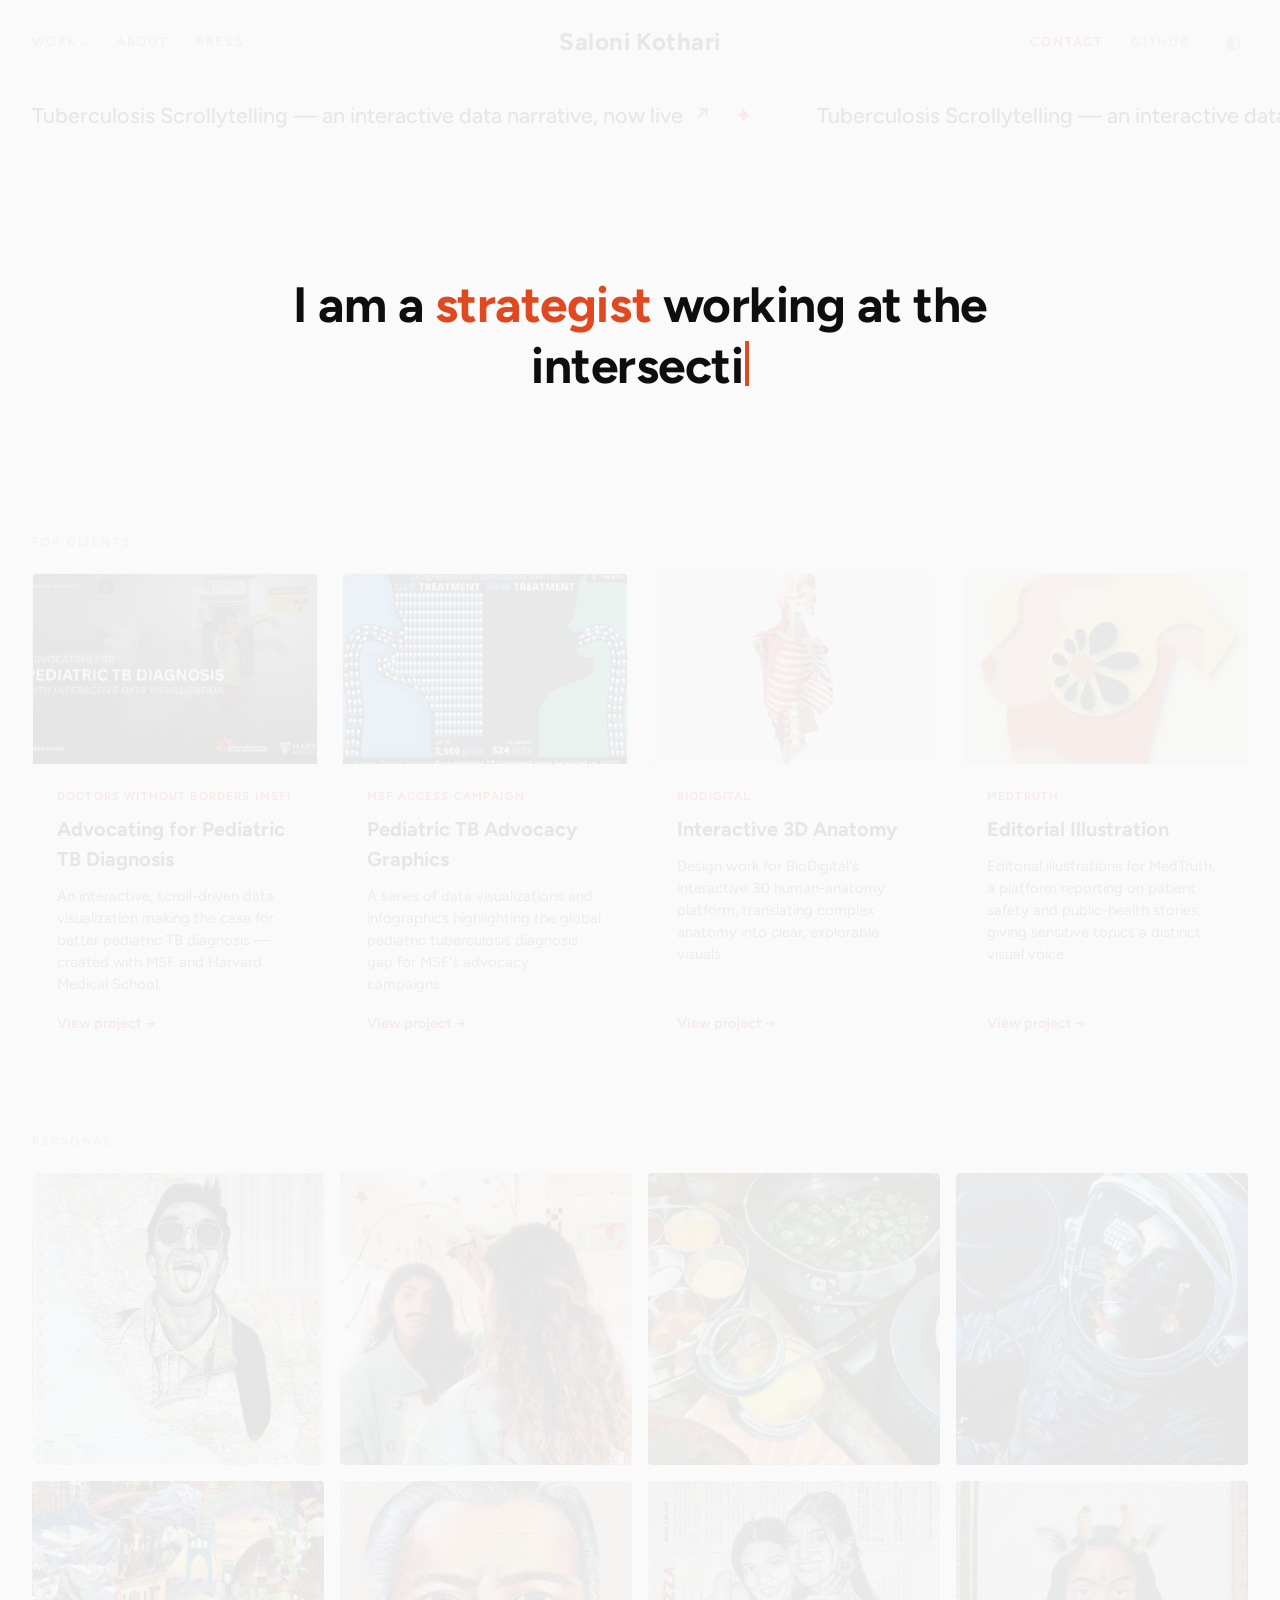
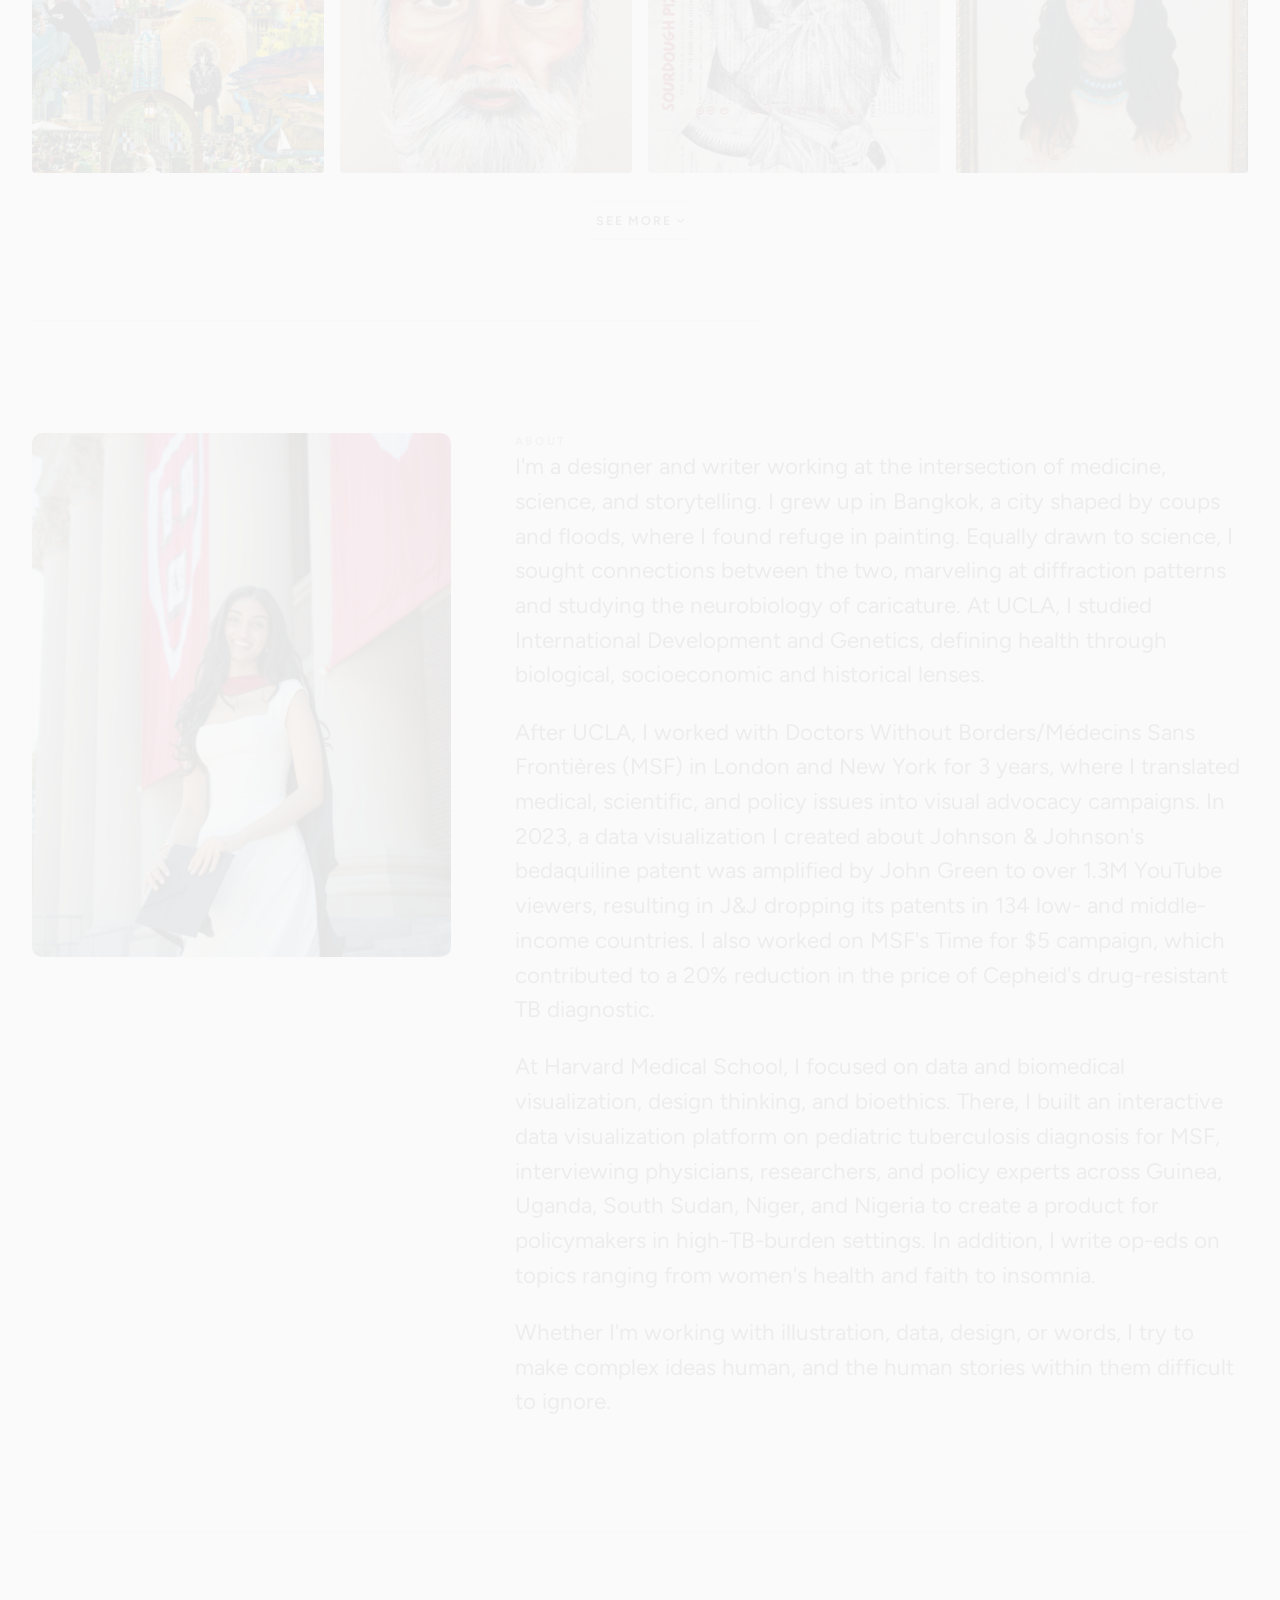
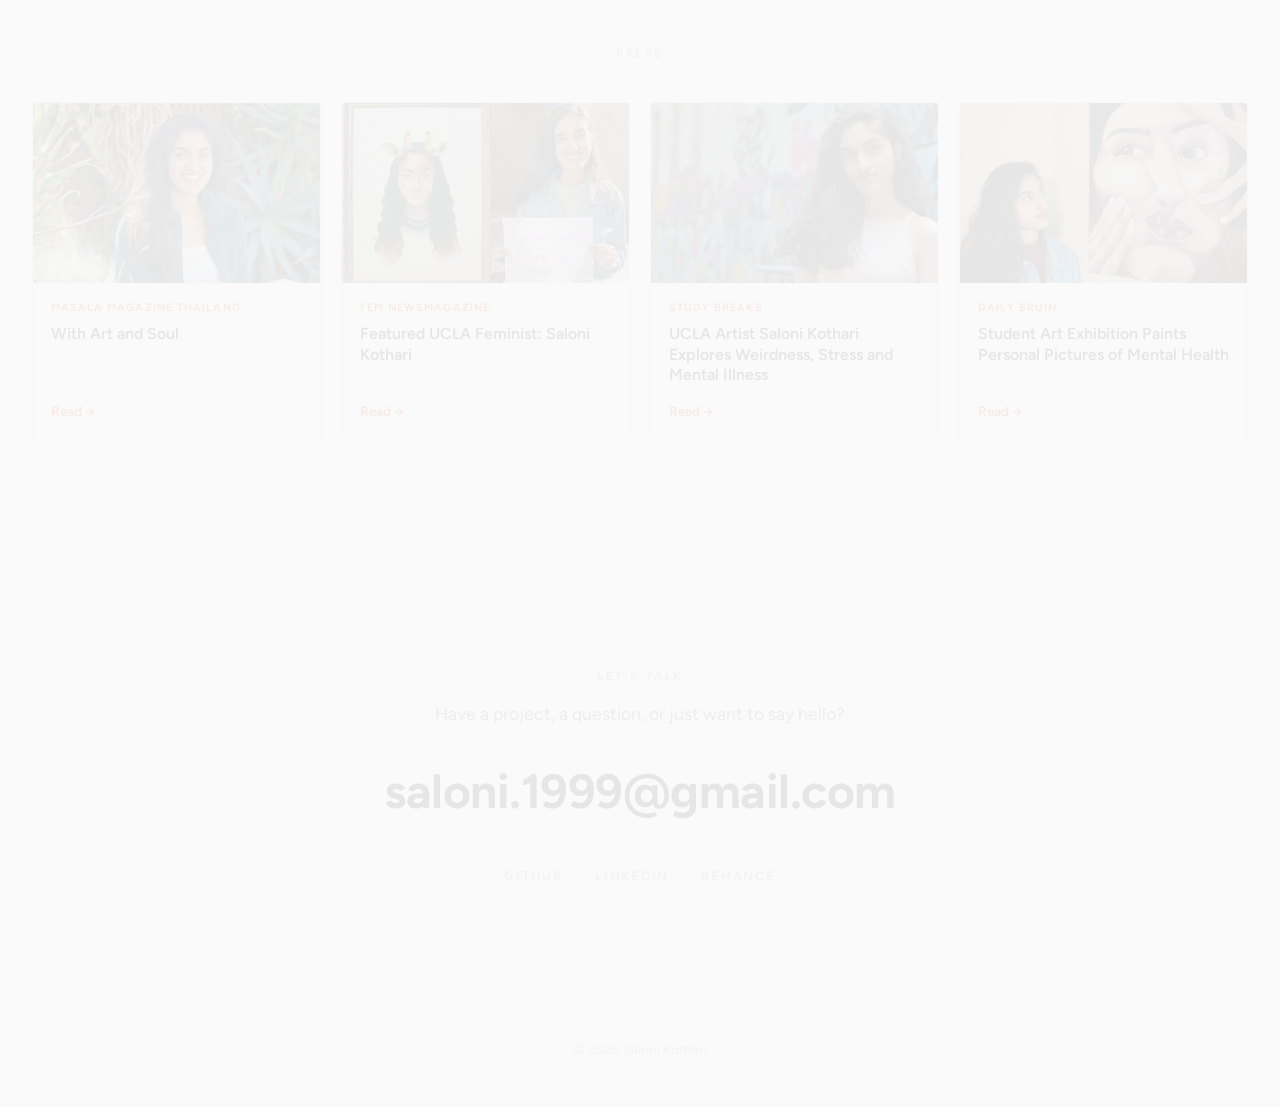
==== commit 59973fc9: "Fade the rest of the page in after the hero finishes typing - Everything but the hero is dimmed to n" ====
--- a/index.html
+++ b/index.html
@@ -8,7 +8,12 @@
   <link rel="preconnect" href="https://fonts.googleapis.com" />
   <link rel="preconnect" href="https://fonts.gstatic.com" crossorigin />
   <link href="https://fonts.googleapis.com/css2?family=Figtree:ital,wght@0,300;0,400;0,500;0,600;0,700;0,800;1,400;1,500&display=swap" rel="stylesheet" />
-  <link rel="stylesheet" href="styles.css?v=23" />
+  <link rel="stylesheet" href="styles.css?v=24" />
+  <script>
+    // Dim everything but the hero until it finishes typing (set before paint).
+    if (!matchMedia("(prefers-reduced-motion: reduce)").matches)
+      document.documentElement.classList.add("hero-intro-active");
+  </script>
 </head>
 <body>
   <!-- ================= Header ================= -->
@@ -400,6 +405,6 @@
     </figure>
   </div>
 
-  <script src="script.js?v=23"></script>
+  <script src="script.js?v=24"></script>
 </body>
 </html>
--- a/styles.css
+++ b/styles.css
@@ -256,6 +256,21 @@
   animation: none;
   opacity: 0;
   transition: opacity 0.4s ease;
+}
+
+/* while the hero types, fade everything else toward the background; it eases
+   back in once typing completes (the .hero-intro-active class is removed) */
+.site-header,
+.marquee,
+.site-footer,
+main > section:not(.intro) {
+  transition: opacity 0.9s ease;
+}
+.hero-intro-active .site-header,
+.hero-intro-active .marquee,
+.hero-intro-active .site-footer,
+.hero-intro-active main > section:not(.intro) {
+  opacity: 0.08;
 }
 
 /* ---------- Work band ---------- */
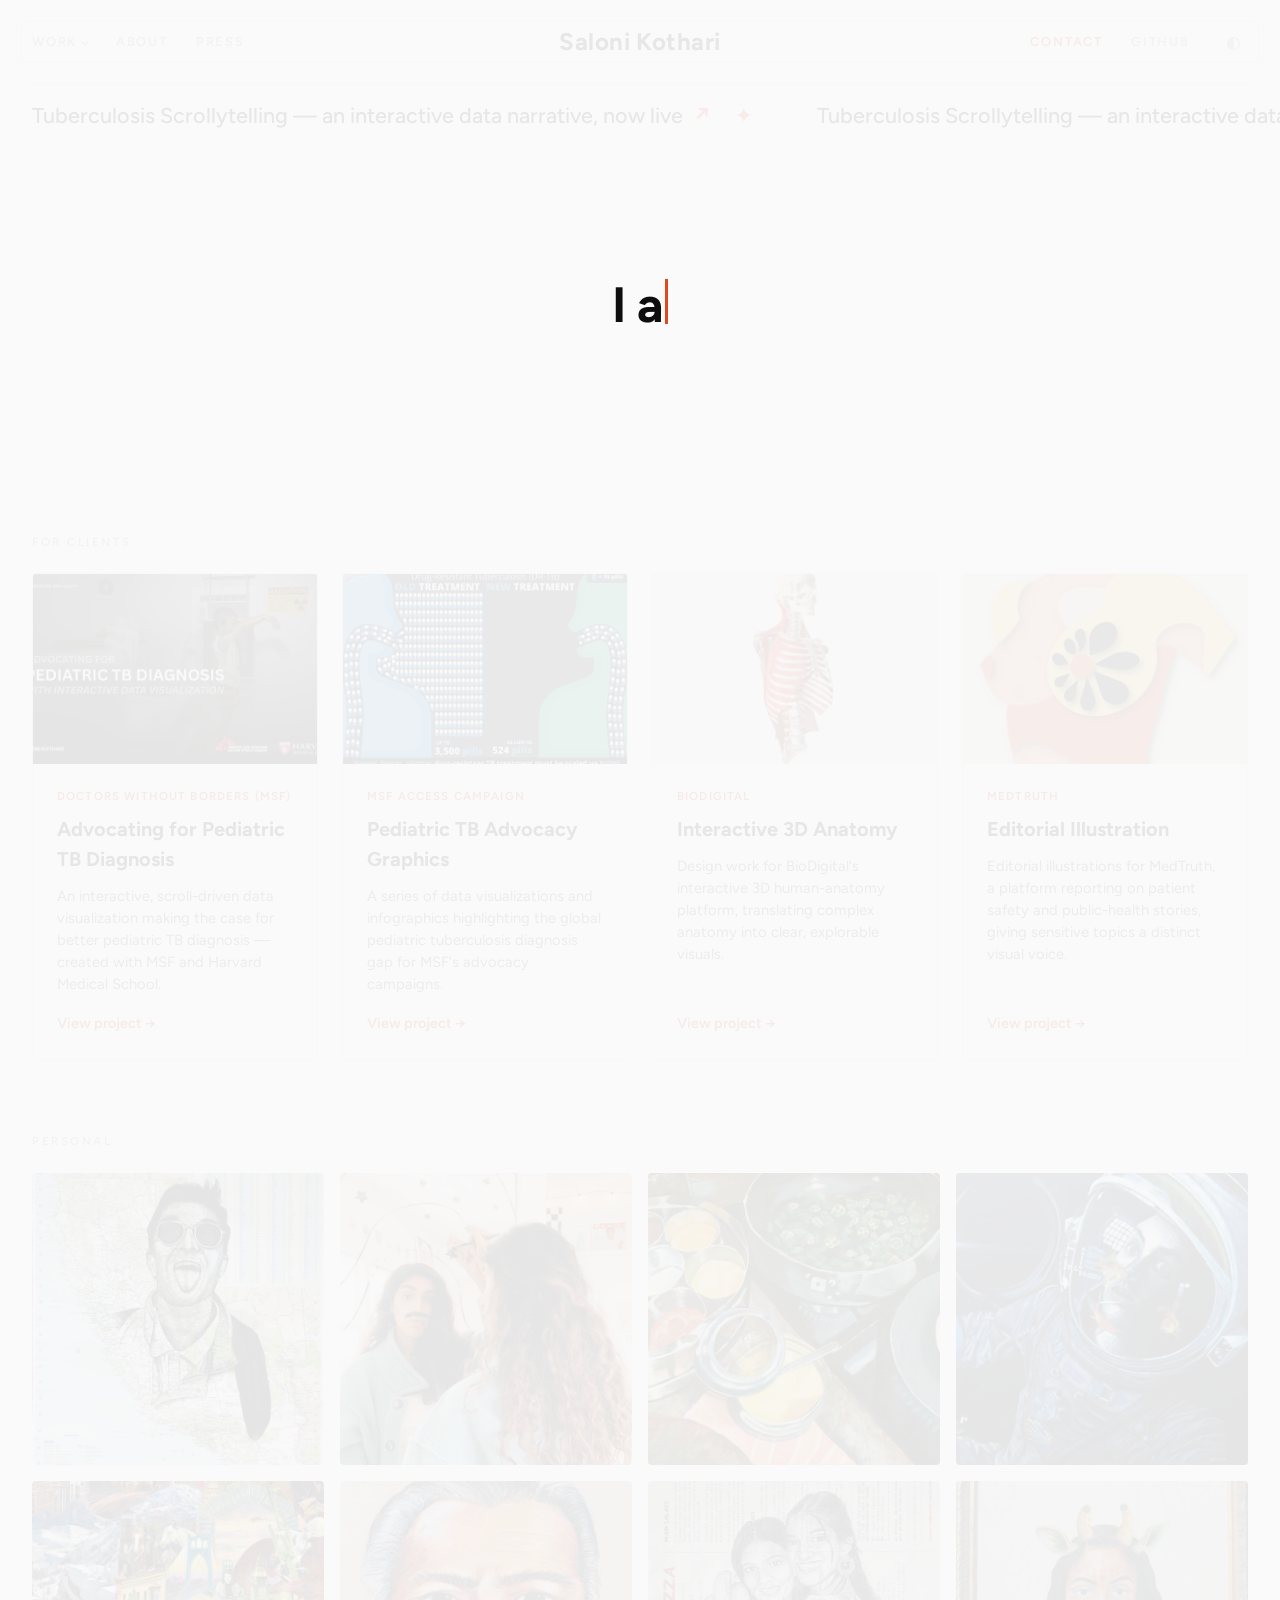
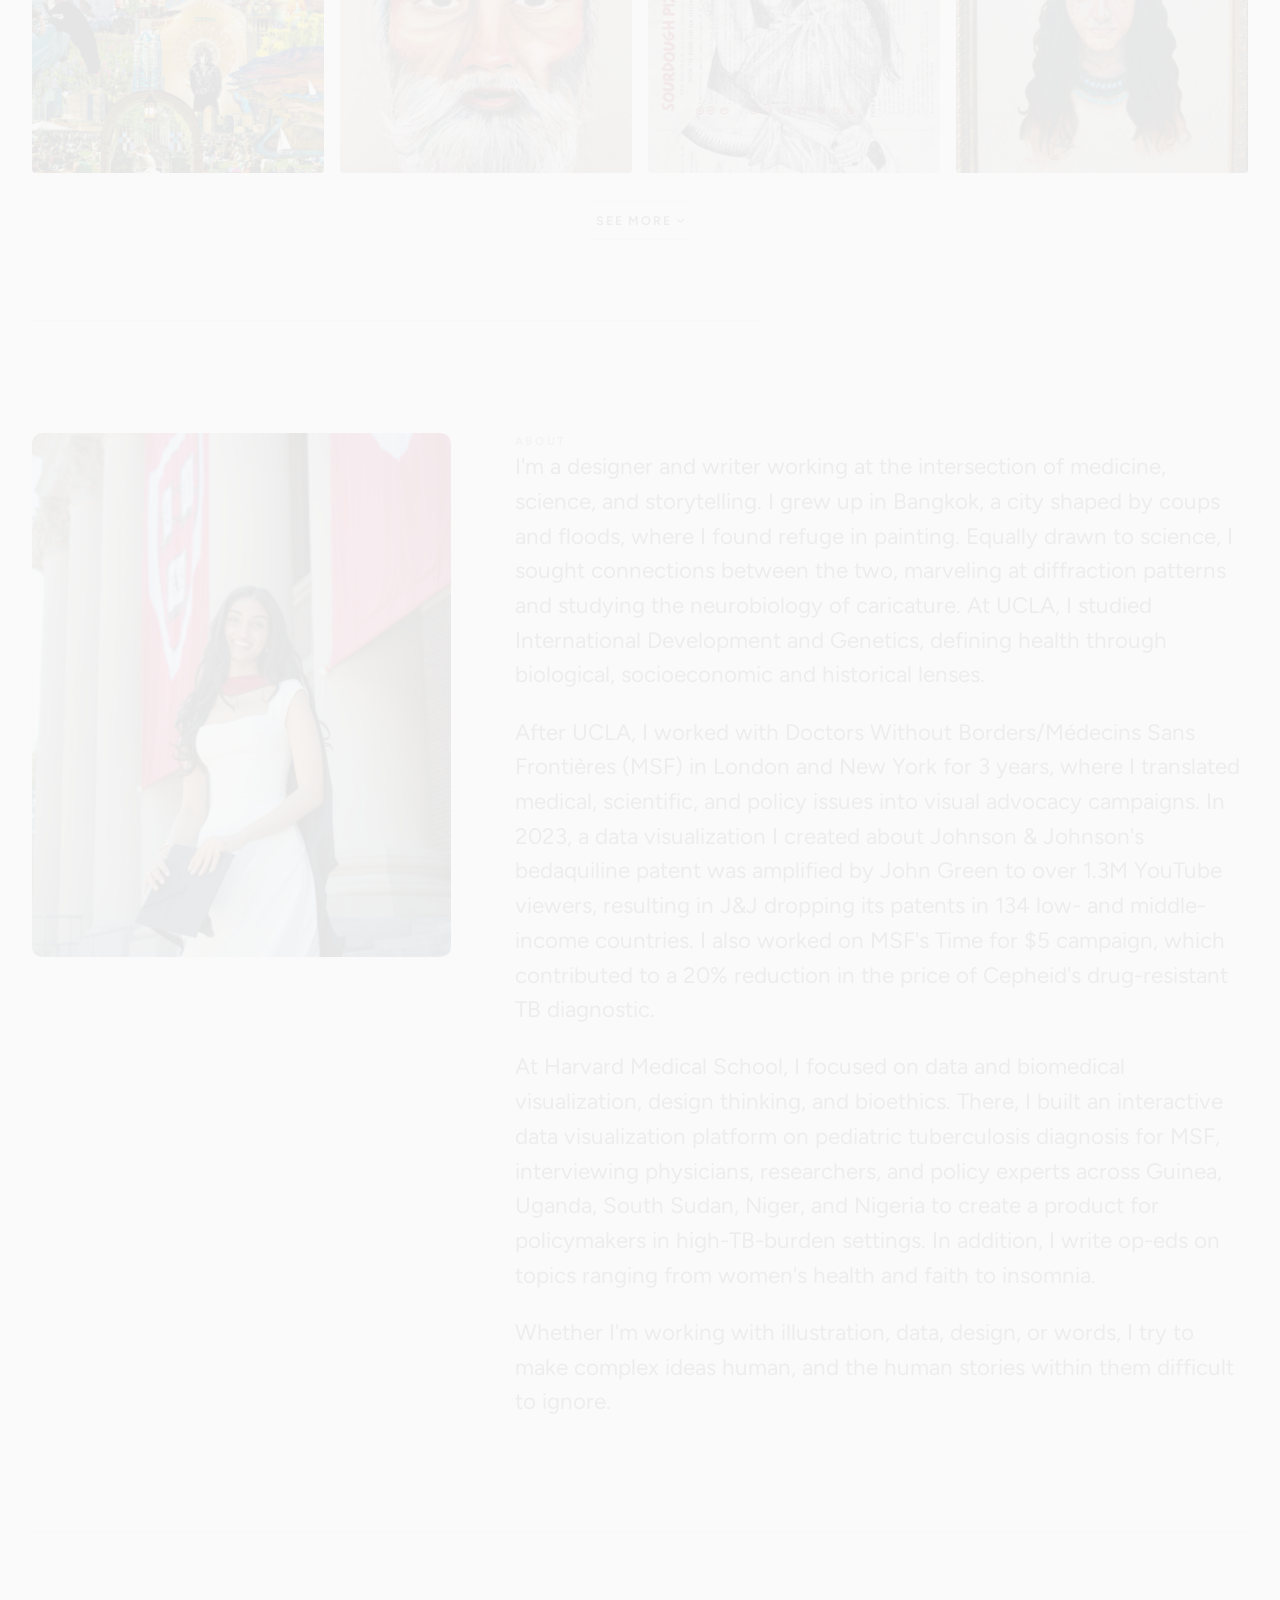
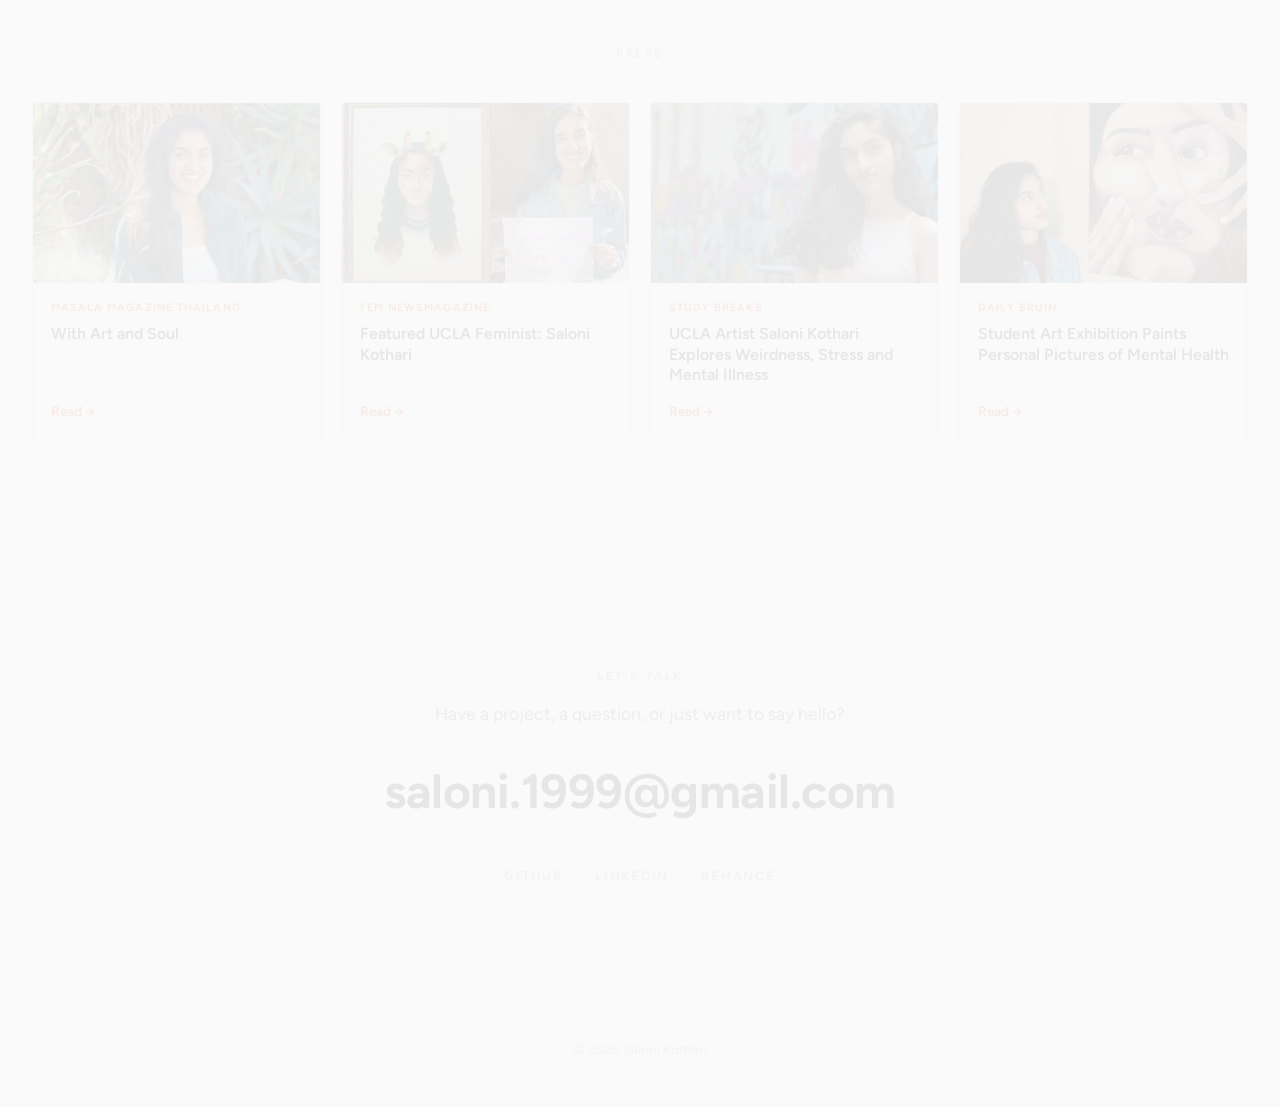
==== commit 58ce0b8d: "Hero intro: type "Hi, I'm Saloni!" first, erase it, then the hero line - Greeting types with "Saloni" ====
--- a/index.html
+++ b/index.html
@@ -8,7 +8,7 @@
   <link rel="preconnect" href="https://fonts.googleapis.com" />
   <link rel="preconnect" href="https://fonts.gstatic.com" crossorigin />
   <link href="https://fonts.googleapis.com/css2?family=Figtree:ital,wght@0,300;0,400;0,500;0,600;0,700;0,800;1,400;1,500&display=swap" rel="stylesheet" />
-  <link rel="stylesheet" href="styles.css?v=24" />
+  <link rel="stylesheet" href="styles.css?v=25" />
   <script>
     // Dim everything but the hero until it finishes typing (set before paint).
     if (!matchMedia("(prefers-reduced-motion: reduce)").matches)
@@ -405,6 +405,6 @@
     </figure>
   </div>
 
-  <script src="script.js?v=24"></script>
+  <script src="script.js?v=25"></script>
 </body>
 </html>
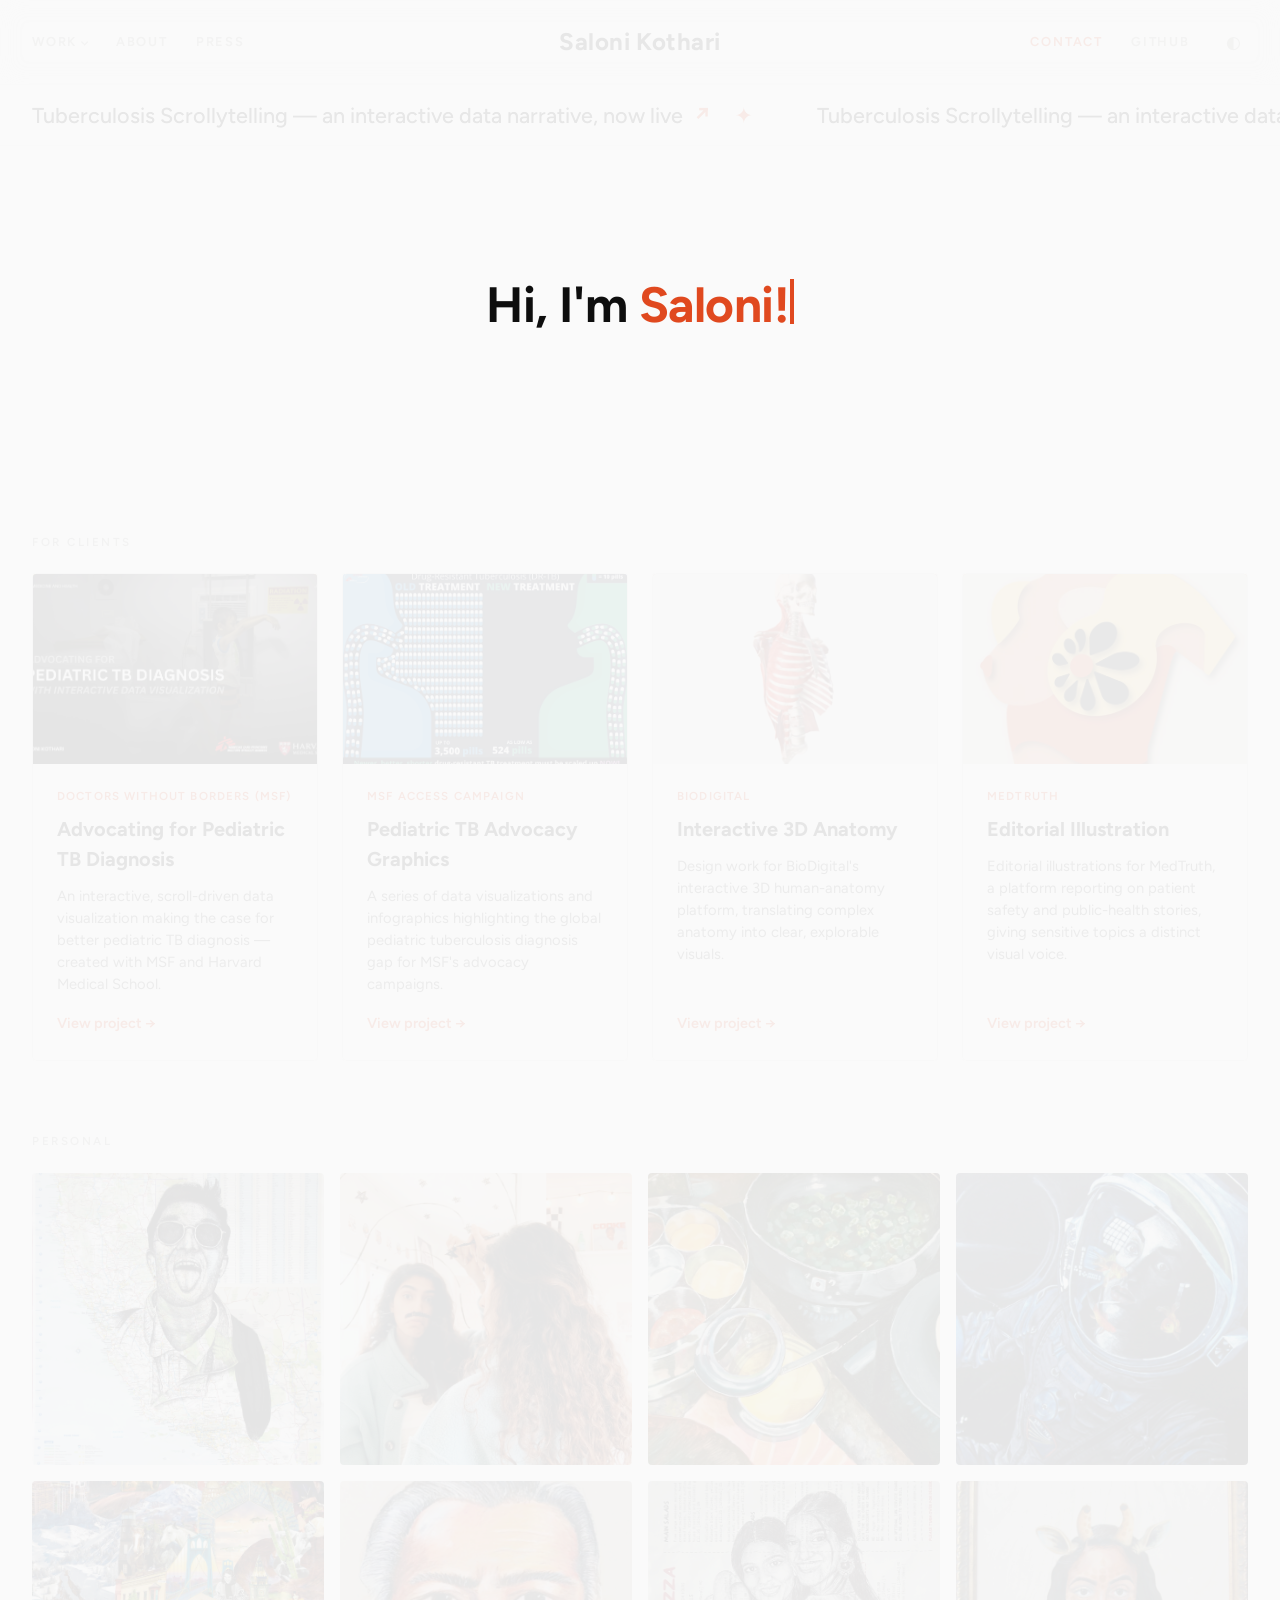
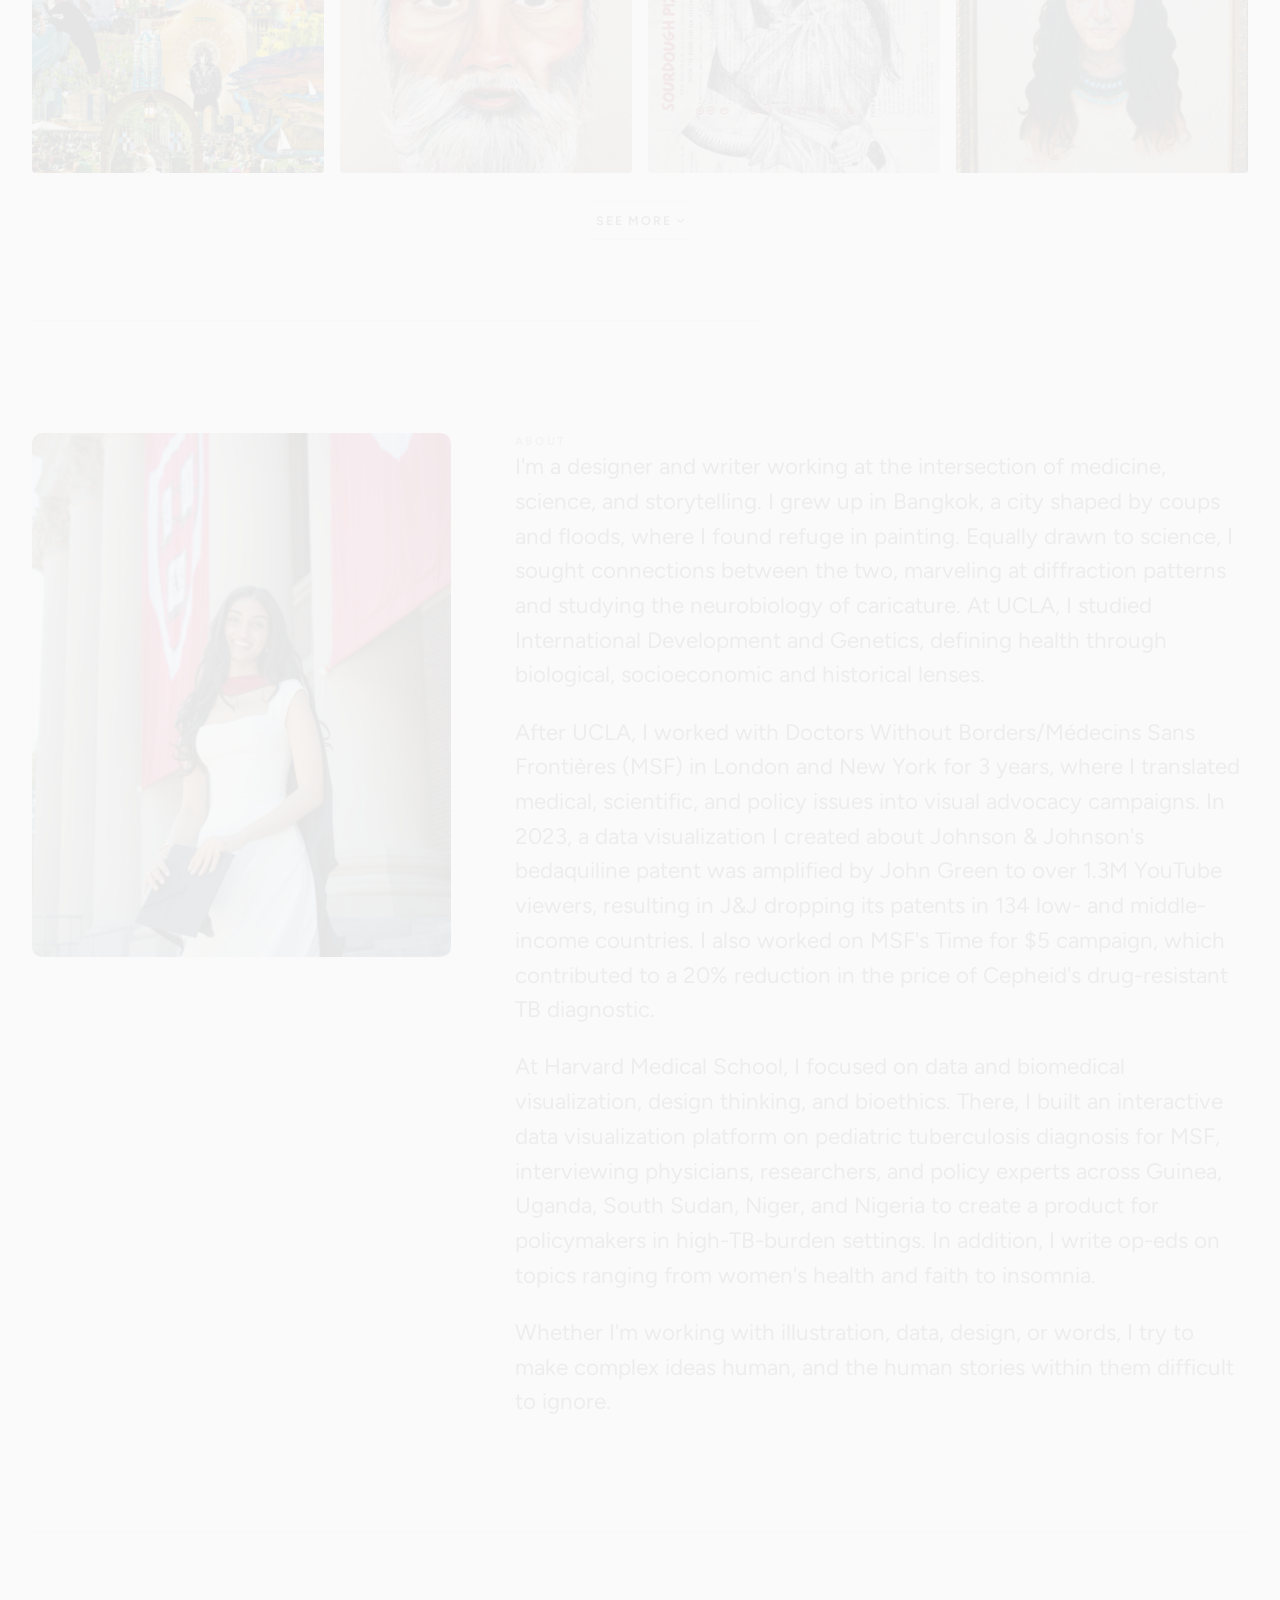
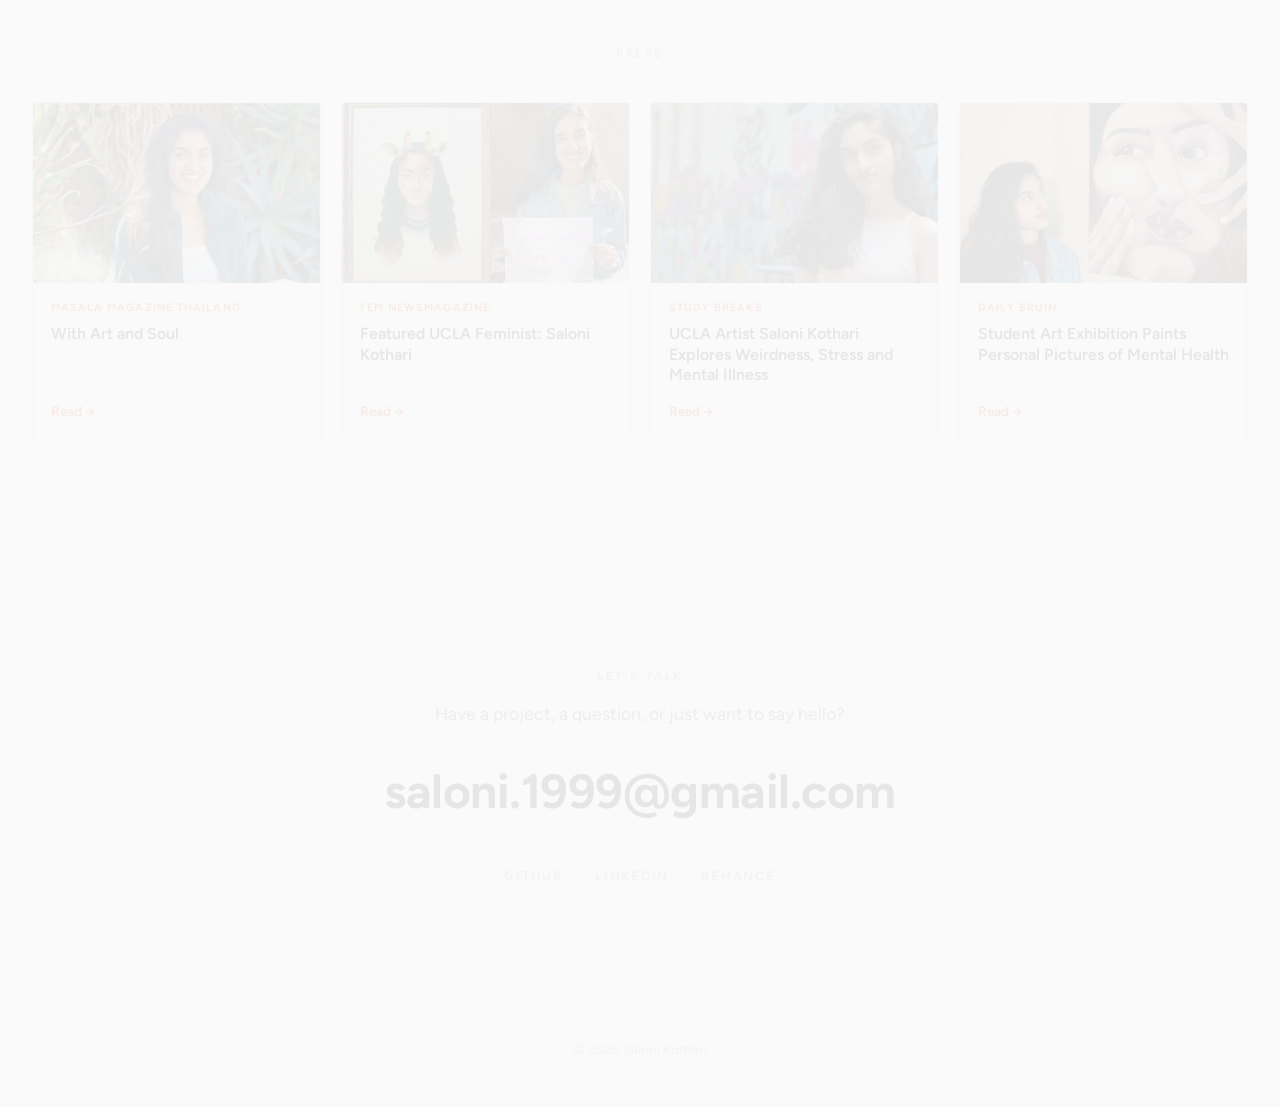
==== commit 8ec182c9: "Make the greeting exclamation mark orange (part of the accent) Co-Authored-By: Claude Opus 4.8 <nore" ====
--- a/index.html
+++ b/index.html
@@ -8,7 +8,7 @@
   <link rel="preconnect" href="https://fonts.googleapis.com" />
   <link rel="preconnect" href="https://fonts.gstatic.com" crossorigin />
   <link href="https://fonts.googleapis.com/css2?family=Figtree:ital,wght@0,300;0,400;0,500;0,600;0,700;0,800;1,400;1,500&display=swap" rel="stylesheet" />
-  <link rel="stylesheet" href="styles.css?v=25" />
+  <link rel="stylesheet" href="styles.css?v=26" />
   <script>
     // Dim everything but the hero until it finishes typing (set before paint).
     if (!matchMedia("(prefers-reduced-motion: reduce)").matches)
@@ -405,6 +405,6 @@
     </figure>
   </div>
 
-  <script src="script.js?v=25"></script>
+  <script src="script.js?v=26"></script>
 </body>
 </html>
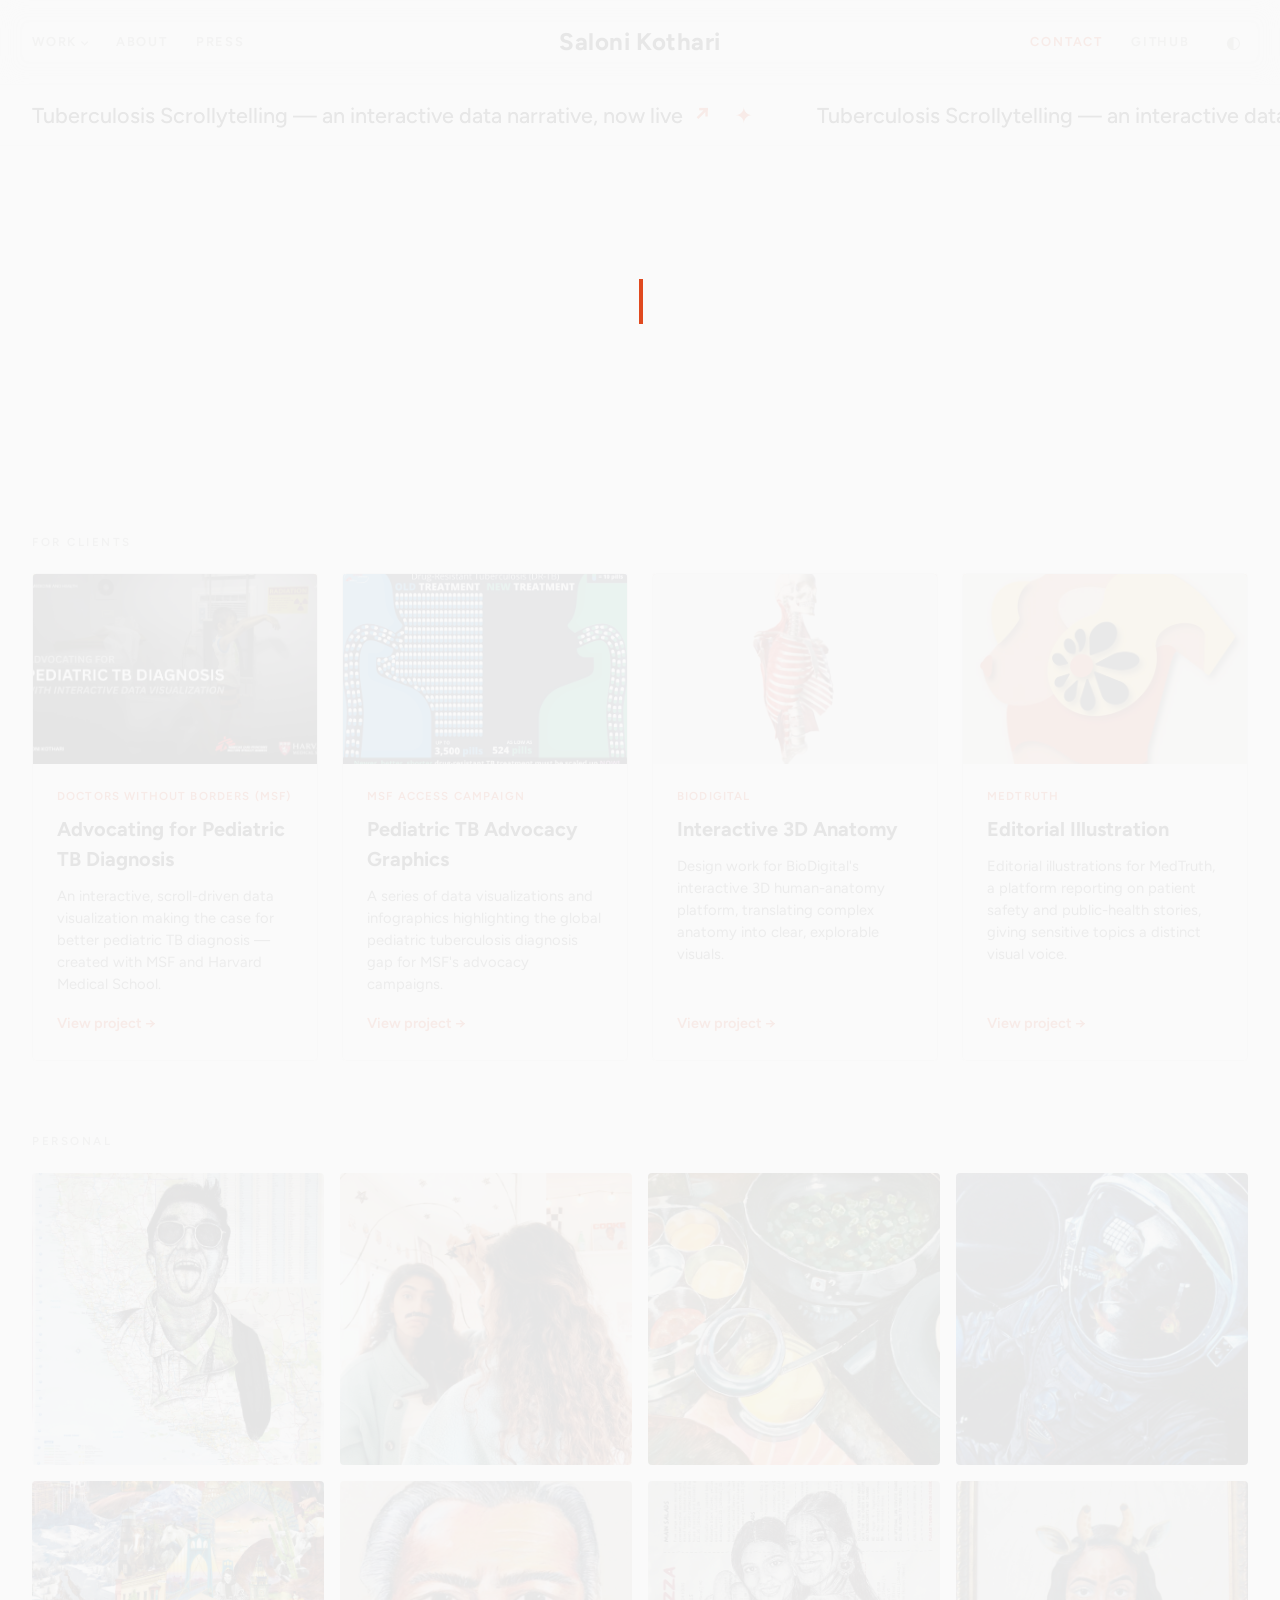
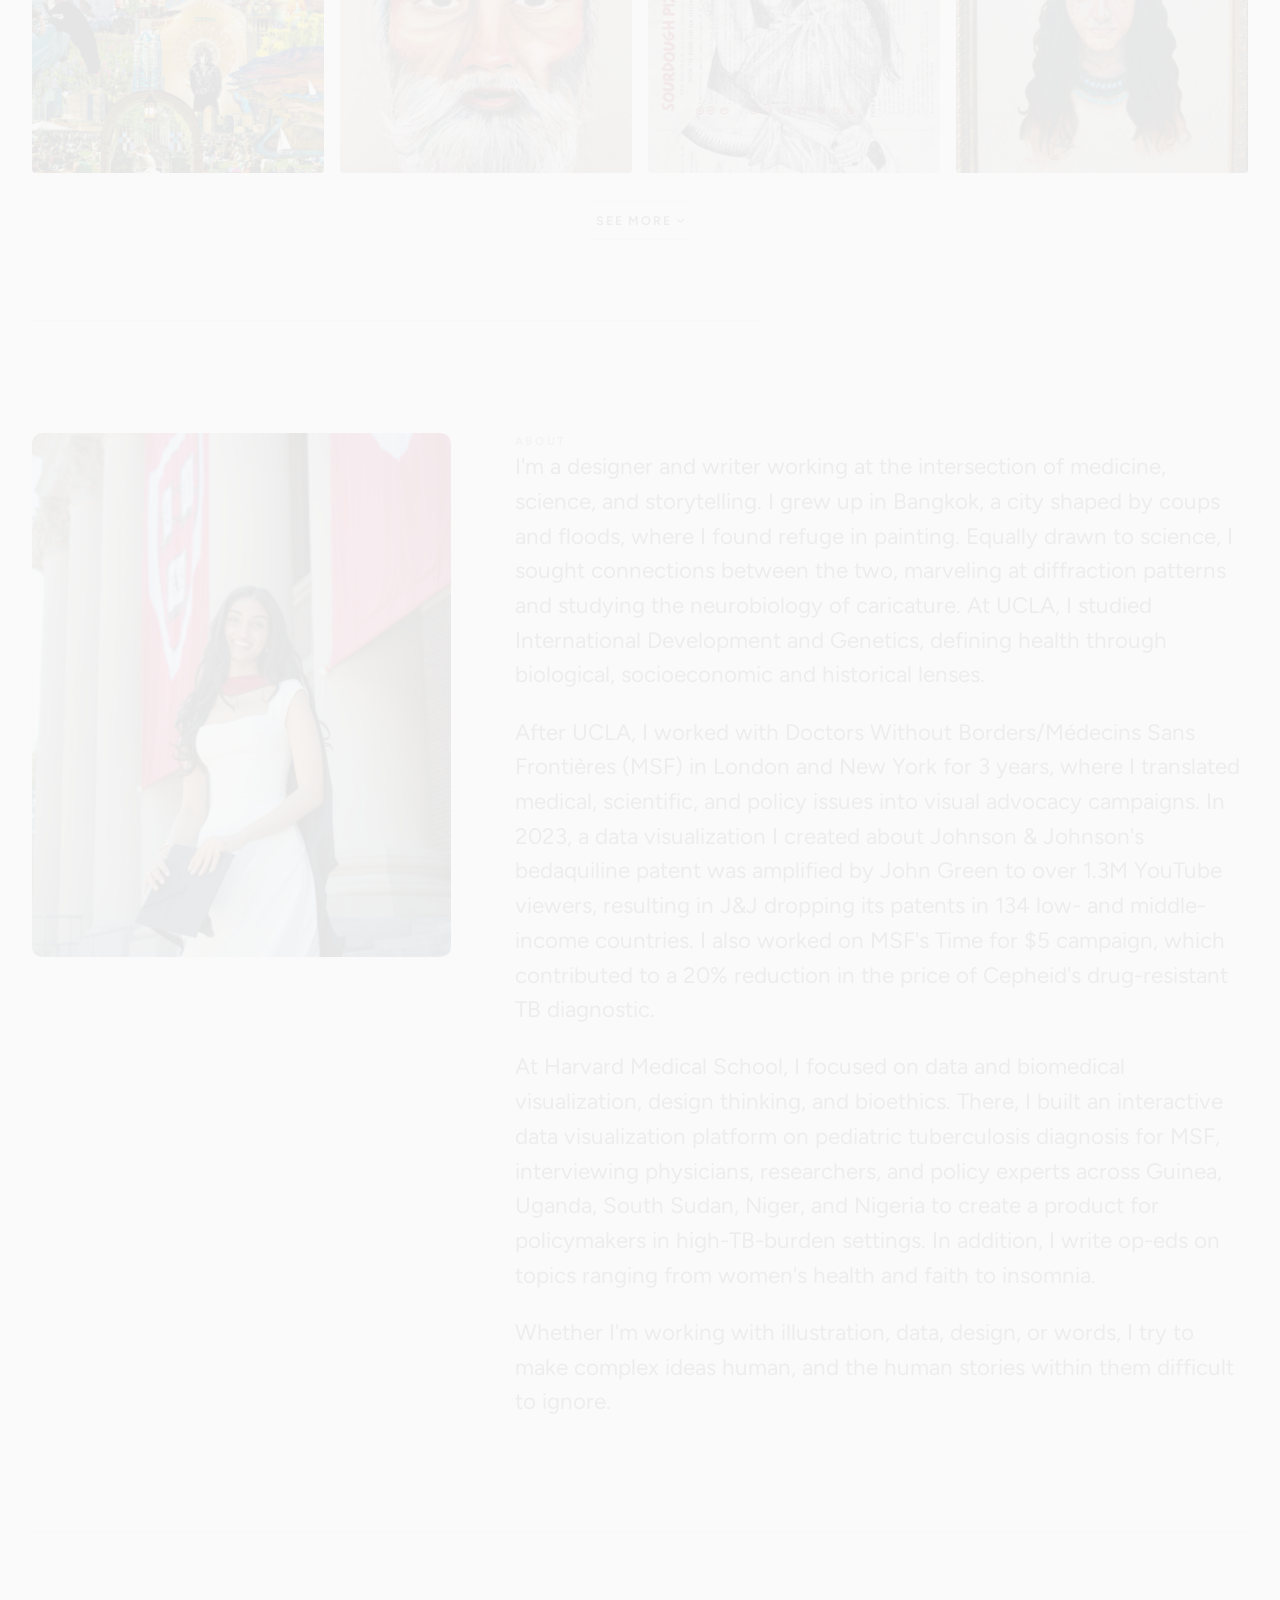
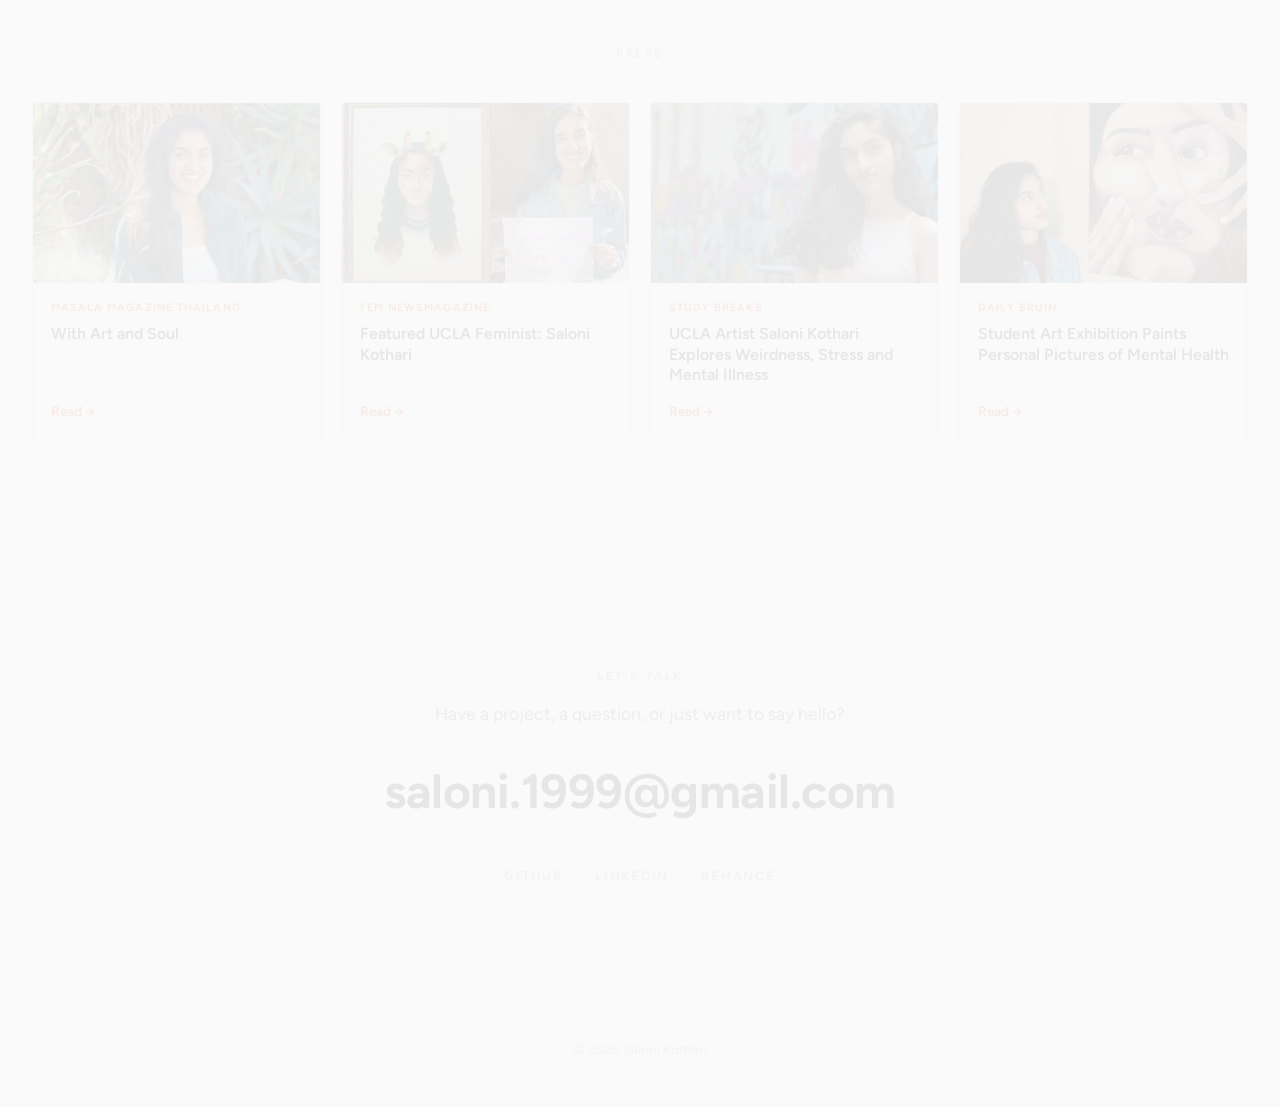
==== commit e9ba182a: "Hero: "I am a strategist" -> "I'm a strategist" Co-Authored-By: Claude Opus 4.8 <noreply@anthropic.c" ====
--- a/index.html
+++ b/index.html
@@ -8,7 +8,7 @@
   <link rel="preconnect" href="https://fonts.googleapis.com" />
   <link rel="preconnect" href="https://fonts.gstatic.com" crossorigin />
   <link href="https://fonts.googleapis.com/css2?family=Figtree:ital,wght@0,300;0,400;0,500;0,600;0,700;0,800;1,400;1,500&display=swap" rel="stylesheet" />
-  <link rel="stylesheet" href="styles.css?v=26" />
+  <link rel="stylesheet" href="styles.css?v=28" />
   <script>
     // Dim everything but the hero until it finishes typing (set before paint).
     if (!matchMedia("(prefers-reduced-motion: reduce)").matches)
@@ -45,10 +45,10 @@
   <!-- ================= Marquee ================= -->
   <div class="marquee" aria-label="Announcement">
     <div class="marquee__track">
-      <a class="marquee__item marquee__link" href="https://salkothari.github.io/msf-scrollytelling/" target="_blank" rel="noopener">Tuberculosis Scrollytelling — an interactive data narrative, now live <span class="marquee__arrow" aria-hidden="true">↗</span><span class="marquee__dot">✦</span></a>
-      <a class="marquee__item marquee__link" href="https://salkothari.github.io/msf-scrollytelling/" target="_blank" rel="noopener">Tuberculosis Scrollytelling — an interactive data narrative, now live <span class="marquee__arrow" aria-hidden="true">↗</span><span class="marquee__dot">✦</span></a>
-      <a class="marquee__item marquee__link" href="https://salkothari.github.io/msf-scrollytelling/" target="_blank" rel="noopener">Tuberculosis Scrollytelling — an interactive data narrative, now live <span class="marquee__arrow" aria-hidden="true">↗</span><span class="marquee__dot">✦</span></a>
-      <a class="marquee__item marquee__link" href="https://salkothari.github.io/msf-scrollytelling/" target="_blank" rel="noopener">Tuberculosis Scrollytelling — an interactive data narrative, now live <span class="marquee__arrow" aria-hidden="true">↗</span><span class="marquee__dot">✦</span></a>
+      <a class="marquee__item marquee__link" href="https://epicentre-msf.github.io/tb-algo-ped/" target="_blank" rel="noopener">Tuberculosis Scrollytelling — an interactive data narrative, now live <span class="marquee__arrow" aria-hidden="true">↗</span><span class="marquee__dot">✦</span></a>
+      <a class="marquee__item marquee__link" href="https://epicentre-msf.github.io/tb-algo-ped/" target="_blank" rel="noopener">Tuberculosis Scrollytelling — an interactive data narrative, now live <span class="marquee__arrow" aria-hidden="true">↗</span><span class="marquee__dot">✦</span></a>
+      <a class="marquee__item marquee__link" href="https://epicentre-msf.github.io/tb-algo-ped/" target="_blank" rel="noopener">Tuberculosis Scrollytelling — an interactive data narrative, now live <span class="marquee__arrow" aria-hidden="true">↗</span><span class="marquee__dot">✦</span></a>
+      <a class="marquee__item marquee__link" href="https://epicentre-msf.github.io/tb-algo-ped/" target="_blank" rel="noopener">Tuberculosis Scrollytelling — an interactive data narrative, now live <span class="marquee__arrow" aria-hidden="true">↗</span><span class="marquee__dot">✦</span></a>
     </div>
   </div>
 
@@ -56,7 +56,7 @@
     <!-- ================= Intro statement ================= -->
     <section class="intro">
       <p class="intro__statement">
-        I am a <span class="accent">strategist</span> working at the intersection
+        I'm a <span class="accent">strategist</span> working at the intersection
         of medicine, innovation, and design.
       </p>
     </section>
@@ -67,7 +67,7 @@
       <div id="work-clients" class="work__group">
         <h3 class="eyebrow work__group-title">For Clients</h3>
         <div class="work__band">
-          <a class="tile" href="https://salkothari.github.io/msf-scrollytelling/" target="_blank" rel="noopener" style="--c1:#f5c542; --c2:#e0491f;">
+          <a class="tile" href="https://epicentre-msf.github.io/tb-algo-ped/" target="_blank" rel="noopener" style="--c1:#f5c542; --c2:#e0491f;">
             <span class="tile__art tile__art--dots">
               <img src="assets/work/msf-cover.jpg" alt="Advocating for Pediatric TB Diagnosis with Interactive Data Visualization — Doctors Without Borders (MSF)" loading="lazy" onerror="this.remove()" />
             </span>
@@ -405,6 +405,6 @@
     </figure>
   </div>
 
-  <script src="script.js?v=26"></script>
+  <script src="script.js?v=28"></script>
 </body>
 </html>
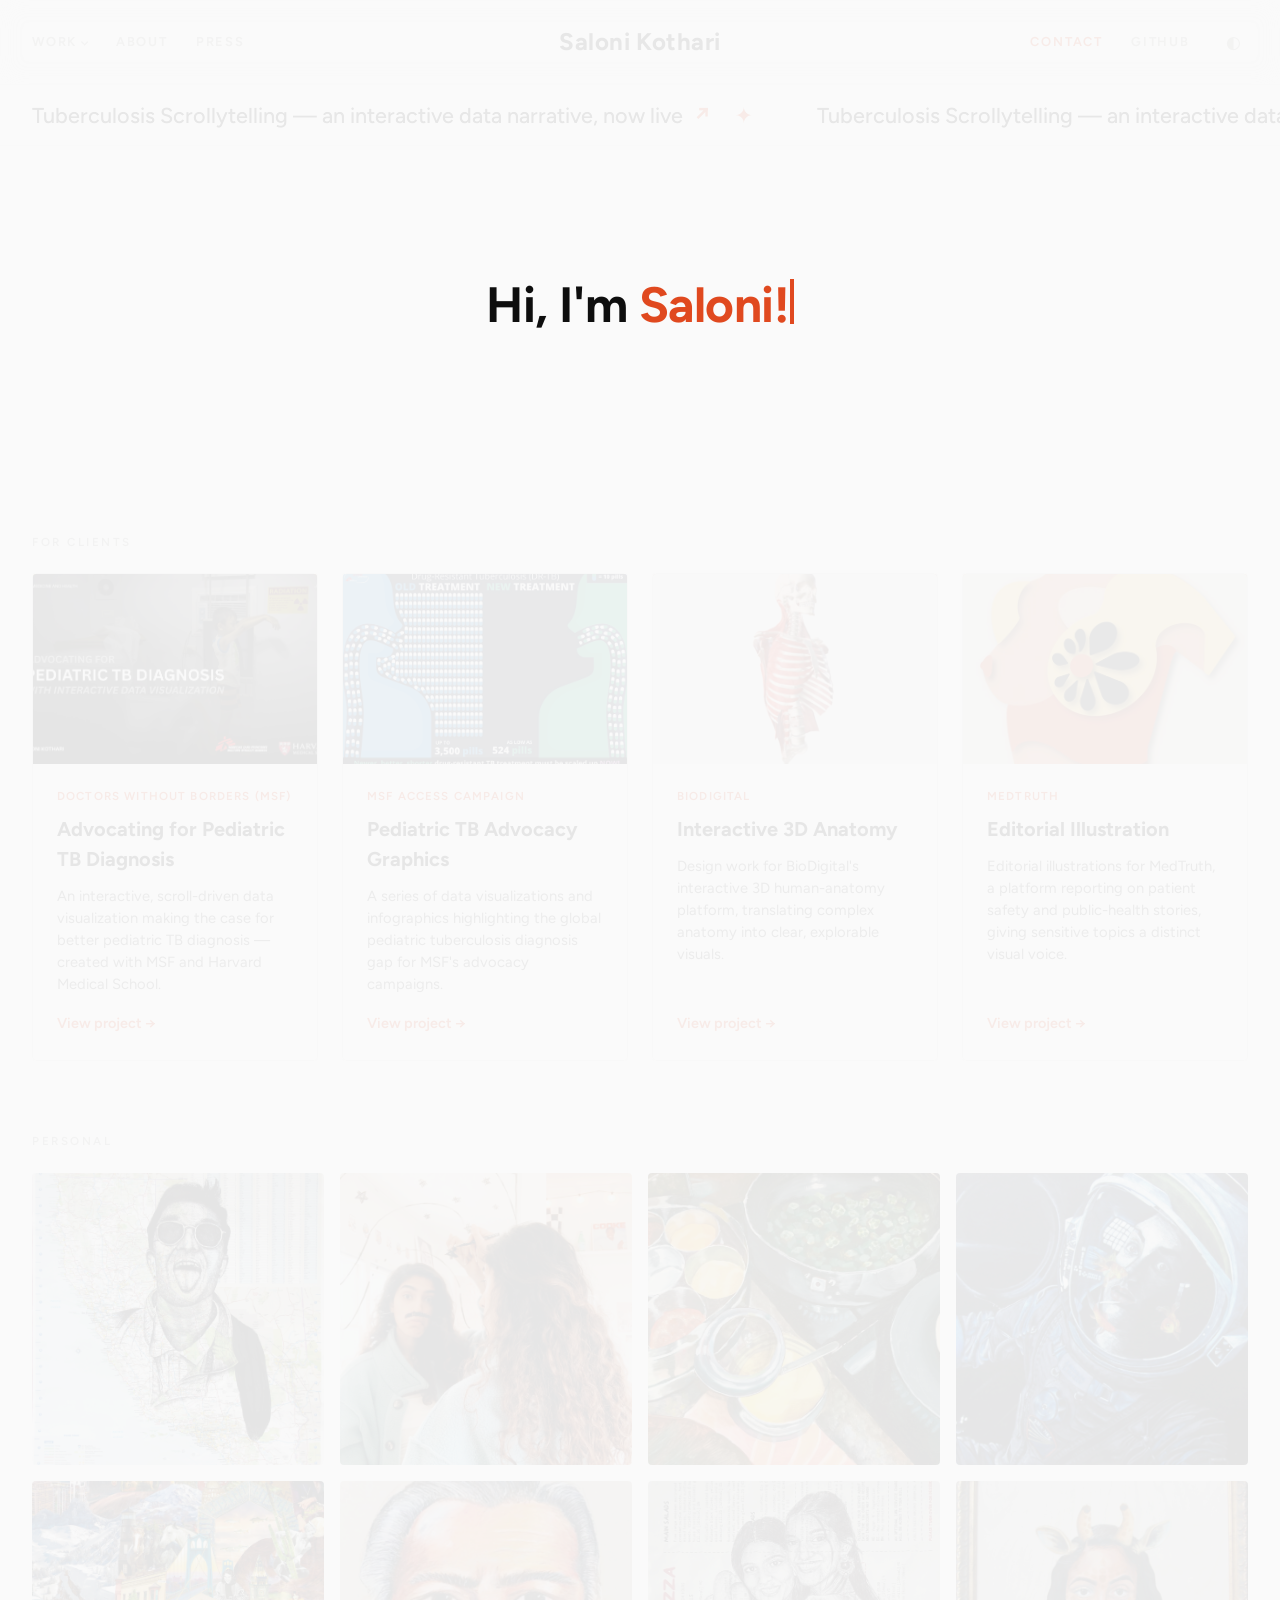
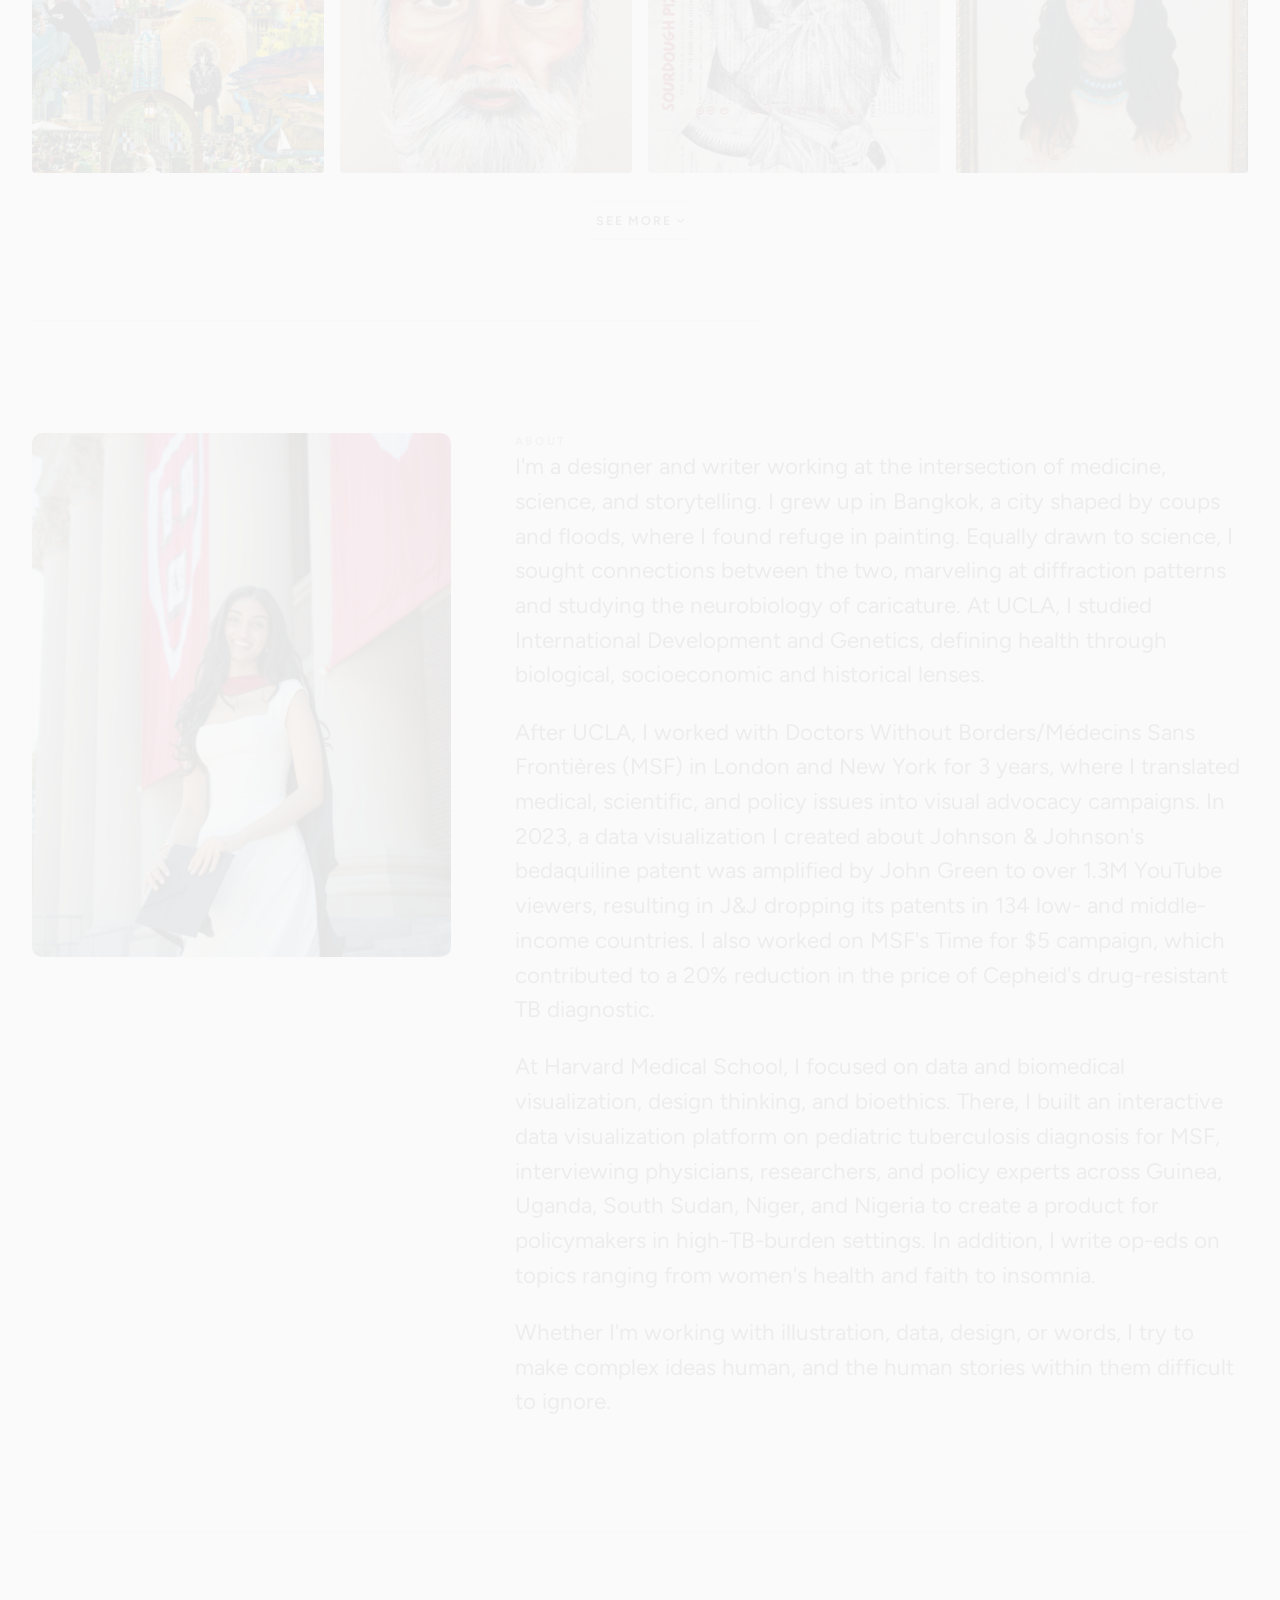
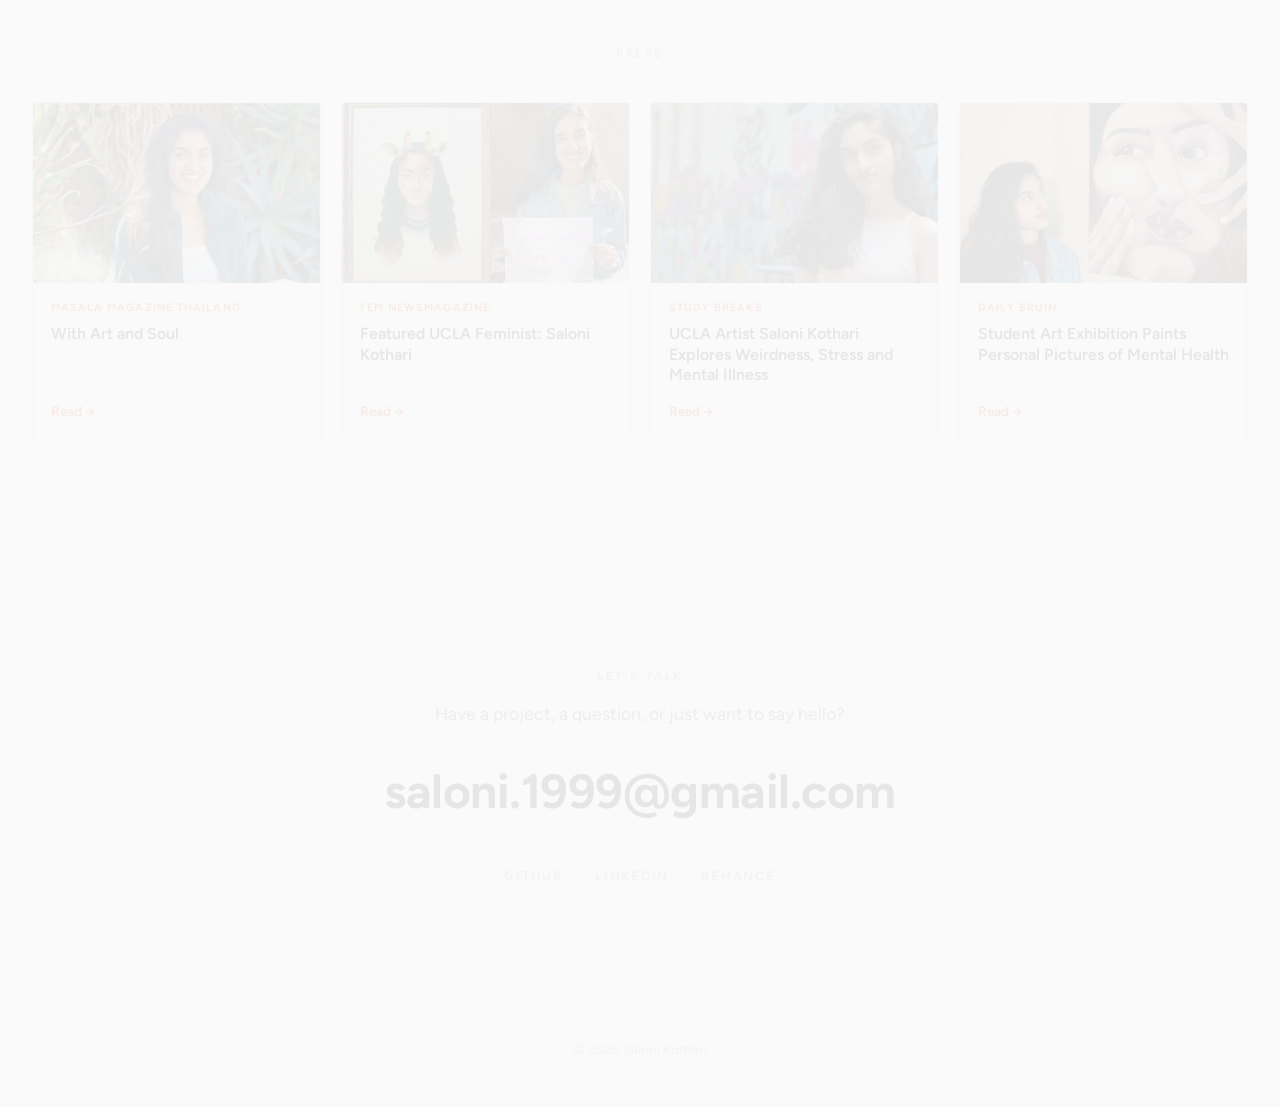
==== commit 8848323f: "Play hero intro only on first arrival per session Uses a sessionStorage flag so returning to the hom" ====
--- a/index.html
+++ b/index.html
@@ -8,11 +8,15 @@
   <link rel="preconnect" href="https://fonts.googleapis.com" />
   <link rel="preconnect" href="https://fonts.gstatic.com" crossorigin />
   <link href="https://fonts.googleapis.com/css2?family=Figtree:ital,wght@0,300;0,400;0,500;0,600;0,700;0,800;1,400;1,500&display=swap" rel="stylesheet" />
-  <link rel="stylesheet" href="styles.css?v=28" />
+  <link rel="stylesheet" href="styles.css?v=30" />
   <script>
-    // Dim everything but the hero until it finishes typing (set before paint).
-    if (!matchMedia("(prefers-reduced-motion: reduce)").matches)
-      document.documentElement.classList.add("hero-intro-active");
+    // Dim everything but the hero until it finishes typing, but only on the
+    // first arrival this session (set before paint to avoid a flash).
+    try {
+      if (!matchMedia("(prefers-reduced-motion: reduce)").matches &&
+          !sessionStorage.getItem("heroPlayed"))
+        document.documentElement.classList.add("hero-intro-active");
+    } catch (e) {}
   </script>
 </head>
 <body>
@@ -35,7 +39,7 @@
 
     <nav class="nav nav--right" aria-label="Secondary">
       <a href="#contact" data-nav>Contact</a>
-      <a href="https://github.com/salkothari" target="_blank" rel="noopener">GitHub</a>
+      <a data-goatcounter-click="link-github" href="https://github.com/salkothari" target="_blank" rel="noopener">GitHub</a>
       <button id="theme-toggle" class="theme-toggle" aria-label="Toggle color theme">
         <span class="theme-toggle__icon" aria-hidden="true">◐</span>
       </button>
@@ -45,10 +49,10 @@
   <!-- ================= Marquee ================= -->
   <div class="marquee" aria-label="Announcement">
     <div class="marquee__track">
-      <a class="marquee__item marquee__link" href="https://epicentre-msf.github.io/tb-algo-ped/" target="_blank" rel="noopener">Tuberculosis Scrollytelling — an interactive data narrative, now live <span class="marquee__arrow" aria-hidden="true">↗</span><span class="marquee__dot">✦</span></a>
-      <a class="marquee__item marquee__link" href="https://epicentre-msf.github.io/tb-algo-ped/" target="_blank" rel="noopener">Tuberculosis Scrollytelling — an interactive data narrative, now live <span class="marquee__arrow" aria-hidden="true">↗</span><span class="marquee__dot">✦</span></a>
-      <a class="marquee__item marquee__link" href="https://epicentre-msf.github.io/tb-algo-ped/" target="_blank" rel="noopener">Tuberculosis Scrollytelling — an interactive data narrative, now live <span class="marquee__arrow" aria-hidden="true">↗</span><span class="marquee__dot">✦</span></a>
-      <a class="marquee__item marquee__link" href="https://epicentre-msf.github.io/tb-algo-ped/" target="_blank" rel="noopener">Tuberculosis Scrollytelling — an interactive data narrative, now live <span class="marquee__arrow" aria-hidden="true">↗</span><span class="marquee__dot">✦</span></a>
+      <a data-goatcounter-click="banner-pediatric-tb" class="marquee__item marquee__link" href="https://epicentre-msf.github.io/tb-algo-ped/" target="_blank" rel="noopener">Tuberculosis Scrollytelling — an interactive data narrative, now live <span class="marquee__arrow" aria-hidden="true">↗</span><span class="marquee__dot">✦</span></a>
+      <a data-goatcounter-click="banner-pediatric-tb" class="marquee__item marquee__link" href="https://epicentre-msf.github.io/tb-algo-ped/" target="_blank" rel="noopener">Tuberculosis Scrollytelling — an interactive data narrative, now live <span class="marquee__arrow" aria-hidden="true">↗</span><span class="marquee__dot">✦</span></a>
+      <a data-goatcounter-click="banner-pediatric-tb" class="marquee__item marquee__link" href="https://epicentre-msf.github.io/tb-algo-ped/" target="_blank" rel="noopener">Tuberculosis Scrollytelling — an interactive data narrative, now live <span class="marquee__arrow" aria-hidden="true">↗</span><span class="marquee__dot">✦</span></a>
+      <a data-goatcounter-click="banner-pediatric-tb" class="marquee__item marquee__link" href="https://epicentre-msf.github.io/tb-algo-ped/" target="_blank" rel="noopener">Tuberculosis Scrollytelling — an interactive data narrative, now live <span class="marquee__arrow" aria-hidden="true">↗</span><span class="marquee__dot">✦</span></a>
     </div>
   </div>
 
@@ -67,7 +71,7 @@
       <div id="work-clients" class="work__group">
         <h3 class="eyebrow work__group-title">For Clients</h3>
         <div class="work__band">
-          <a class="tile" href="https://epicentre-msf.github.io/tb-algo-ped/" target="_blank" rel="noopener" style="--c1:#f5c542; --c2:#e0491f;">
+          <a data-goatcounter-click="work-pediatric-tb" class="tile" href="https://epicentre-msf.github.io/tb-algo-ped/" target="_blank" rel="noopener" style="--c1:#f5c542; --c2:#e0491f;">
             <span class="tile__art tile__art--dots">
               <img src="assets/work/msf-cover.jpg" alt="Advocating for Pediatric TB Diagnosis with Interactive Data Visualization — Doctors Without Borders (MSF)" loading="lazy" onerror="this.remove()" />
             </span>
@@ -76,7 +80,7 @@
             <span class="tile__body">An interactive, scroll-driven data visualization making the case for better pediatric TB diagnosis — created with MSF and Harvard Medical School.</span>
             <span class="tile__link">View project →</span>
           </a>
-          <a class="tile" href="work/msf.html" style="--c1:#5b8def; --c2:#24238b;">
+          <a data-goatcounter-click="work-msf-graphics" class="tile" href="work/msf.html" style="--c1:#5b8def; --c2:#24238b;">
             <span class="tile__art tile__art--dots">
               <img src="assets/work/msf-graphics.jpg" alt="Pediatric TB advocacy data graphics — MSF Access Campaign" loading="lazy" onerror="this.remove()" />
             </span>
@@ -85,7 +89,7 @@
             <span class="tile__body">A series of data visualizations and infographics highlighting the global pediatric tuberculosis diagnosis gap for MSF's advocacy campaigns.</span>
             <span class="tile__link">View project →</span>
           </a>
-          <a class="tile" href="work/biodigital.html" style="--c1:#c26a6a; --c2:#7a1f1f;">
+          <a data-goatcounter-click="work-biodigital" class="tile" href="work/biodigital.html" style="--c1:#c26a6a; --c2:#7a1f1f;">
             <span class="tile__art tile__art--grid">
               <img src="assets/work/biodigital.jpg" alt="Interactive 3D human anatomy visualization — BioDigital" loading="lazy" onerror="this.remove()" />
             </span>
@@ -94,7 +98,7 @@
             <span class="tile__body">Design work for BioDigital's interactive 3D human-anatomy platform, translating complex anatomy into clear, explorable visuals.</span>
             <span class="tile__link">View project →</span>
           </a>
-          <a class="tile" href="work/medtruth.html" style="--c1:#f0b060; --c2:#c2410c;">
+          <a data-goatcounter-click="work-medtruth" class="tile" href="work/medtruth.html" style="--c1:#f0b060; --c2:#c2410c;">
             <span class="tile__art tile__art--arcs">
               <img src="assets/work/medtruth.jpg" alt="Editorial illustration for health journalism — MedTruth" loading="lazy" onerror="this.remove()" />
             </span>
@@ -289,7 +293,7 @@
     <!-- ================= About ================= -->
     <section id="about" class="about">
       <div class="about__photo">
-        <img src="assets/about/saloni.jpg?v=3" alt="Saloni Kothari — Harvard University, 2026" loading="lazy" />
+        <img src="assets/about/saloni.jpg?v=30" alt="Saloni Kothari — Harvard University, 2026" loading="lazy" />
         <span class="gallery__cap">
           <span class="gallery__cap-title">Harvard University</span>
           <span class="gallery__cap-meta">2026</span>
@@ -341,7 +345,7 @@
       </div>
 
       <div class="press__grid">
-        <a class="press-card" href="https://www.masalathai.com/with-art-and-soul" target="_blank" rel="noopener" style="--c1:#f5c542; --c2:#e0491f;">
+        <a data-goatcounter-click="press-masala" class="press-card" href="https://www.masalathai.com/with-art-and-soul" target="_blank" rel="noopener" style="--c1:#f5c542; --c2:#e0491f;">
           <span class="press-card__thumb">
             <img src="assets/press/masala.jpg" alt="With Art and Soul — Masala Magazine Thailand" loading="lazy" onerror="this.remove()" />
           </span>
@@ -350,7 +354,7 @@
           <span class="press-card__link">Read →</span>
         </a>
 
-        <a class="press-card" href="https://femmagazine.com/featured-ucla-feminist-saloni-kothari/" target="_blank" rel="noopener" style="--c1:#ff8fab; --c2:#c9184a;">
+        <a data-goatcounter-click="press-fem" class="press-card" href="https://femmagazine.com/featured-ucla-feminist-saloni-kothari/" target="_blank" rel="noopener" style="--c1:#ff8fab; --c2:#c9184a;">
           <span class="press-card__thumb">
             <img src="assets/press/fem.jpg" alt="Featured UCLA Feminist: Saloni Kothari — FEM Newsmagazine" loading="lazy" onerror="this.remove()" />
           </span>
@@ -359,7 +363,7 @@
           <span class="press-card__link">Read →</span>
         </a>
 
-        <a class="press-card" href="https://studybreaks.com/college/ucla-saloni-kothari/" target="_blank" rel="noopener" style="--c1:#5b8def; --c2:#24238b;">
+        <a data-goatcounter-click="press-studybreaks" class="press-card" href="https://studybreaks.com/college/ucla-saloni-kothari/" target="_blank" rel="noopener" style="--c1:#5b8def; --c2:#24238b;">
           <span class="press-card__thumb">
             <img src="assets/press/studybreaks.webp" alt="UCLA Artist Saloni Kothari Explores Weirdness, Stress and Mental Illness — Study Breaks" loading="lazy" onerror="this.remove()" />
           </span>
@@ -368,7 +372,7 @@
           <span class="press-card__link">Read →</span>
         </a>
 
-        <a class="press-card" href="https://dailybruin.com/2018/03/05/student-art-exhibition-paints-personal-pictures-of-mental-health" target="_blank" rel="noopener" style="--c1:#3cc8a0; --c2:#0f7a5a;">
+        <a data-goatcounter-click="press-dailybruin" class="press-card" href="https://dailybruin.com/2018/03/05/student-art-exhibition-paints-personal-pictures-of-mental-health" target="_blank" rel="noopener" style="--c1:#3cc8a0; --c2:#0f7a5a;">
           <span class="press-card__thumb">
             <img src="assets/press/dailybruin.jpg" alt="Student art exhibition paints personal pictures of mental health — Daily Bruin" loading="lazy" onerror="this.remove()" />
           </span>
@@ -383,11 +387,11 @@
     <section id="contact" class="contact">
       <h2 class="eyebrow">Let's talk</h2>
       <p class="contact__lead">Have a project, a question, or just want to say hello?</p>
-      <a class="contact__email" href="mailto:saloni.1999@gmail.com">saloni.1999@gmail.com</a>
+      <a data-goatcounter-click="contact-email" class="contact__email" href="mailto:saloni.1999@gmail.com">saloni.1999@gmail.com</a>
       <div class="contact__links">
-        <a href="https://github.com/salkothari" target="_blank" rel="noopener">GitHub</a>
-        <a href="https://www.linkedin.com/in/kothari-saloni/" target="_blank" rel="noopener">LinkedIn</a>
-        <a href="https://www.behance.net/saloni-kothari" target="_blank" rel="noopener">Behance</a>
+        <a data-goatcounter-click="link-github" href="https://github.com/salkothari" target="_blank" rel="noopener">GitHub</a>
+        <a data-goatcounter-click="link-linkedin" href="https://www.linkedin.com/in/kothari-saloni/" target="_blank" rel="noopener">LinkedIn</a>
+        <a data-goatcounter-click="link-behance" href="https://www.behance.net/saloni-kothari" target="_blank" rel="noopener">Behance</a>
       </div>
     </section>
   </main>
@@ -405,6 +409,9 @@
     </figure>
   </div>
 
-  <script src="script.js?v=28"></script>
+  <script src="script.js?v=30"></script>
+  <!-- GoatCounter analytics -->
+  <script data-goatcounter="https://salkothari.goatcounter.com/count"
+          async src="//gc.zgo.at/count.js"></script>
 </body>
 </html>
